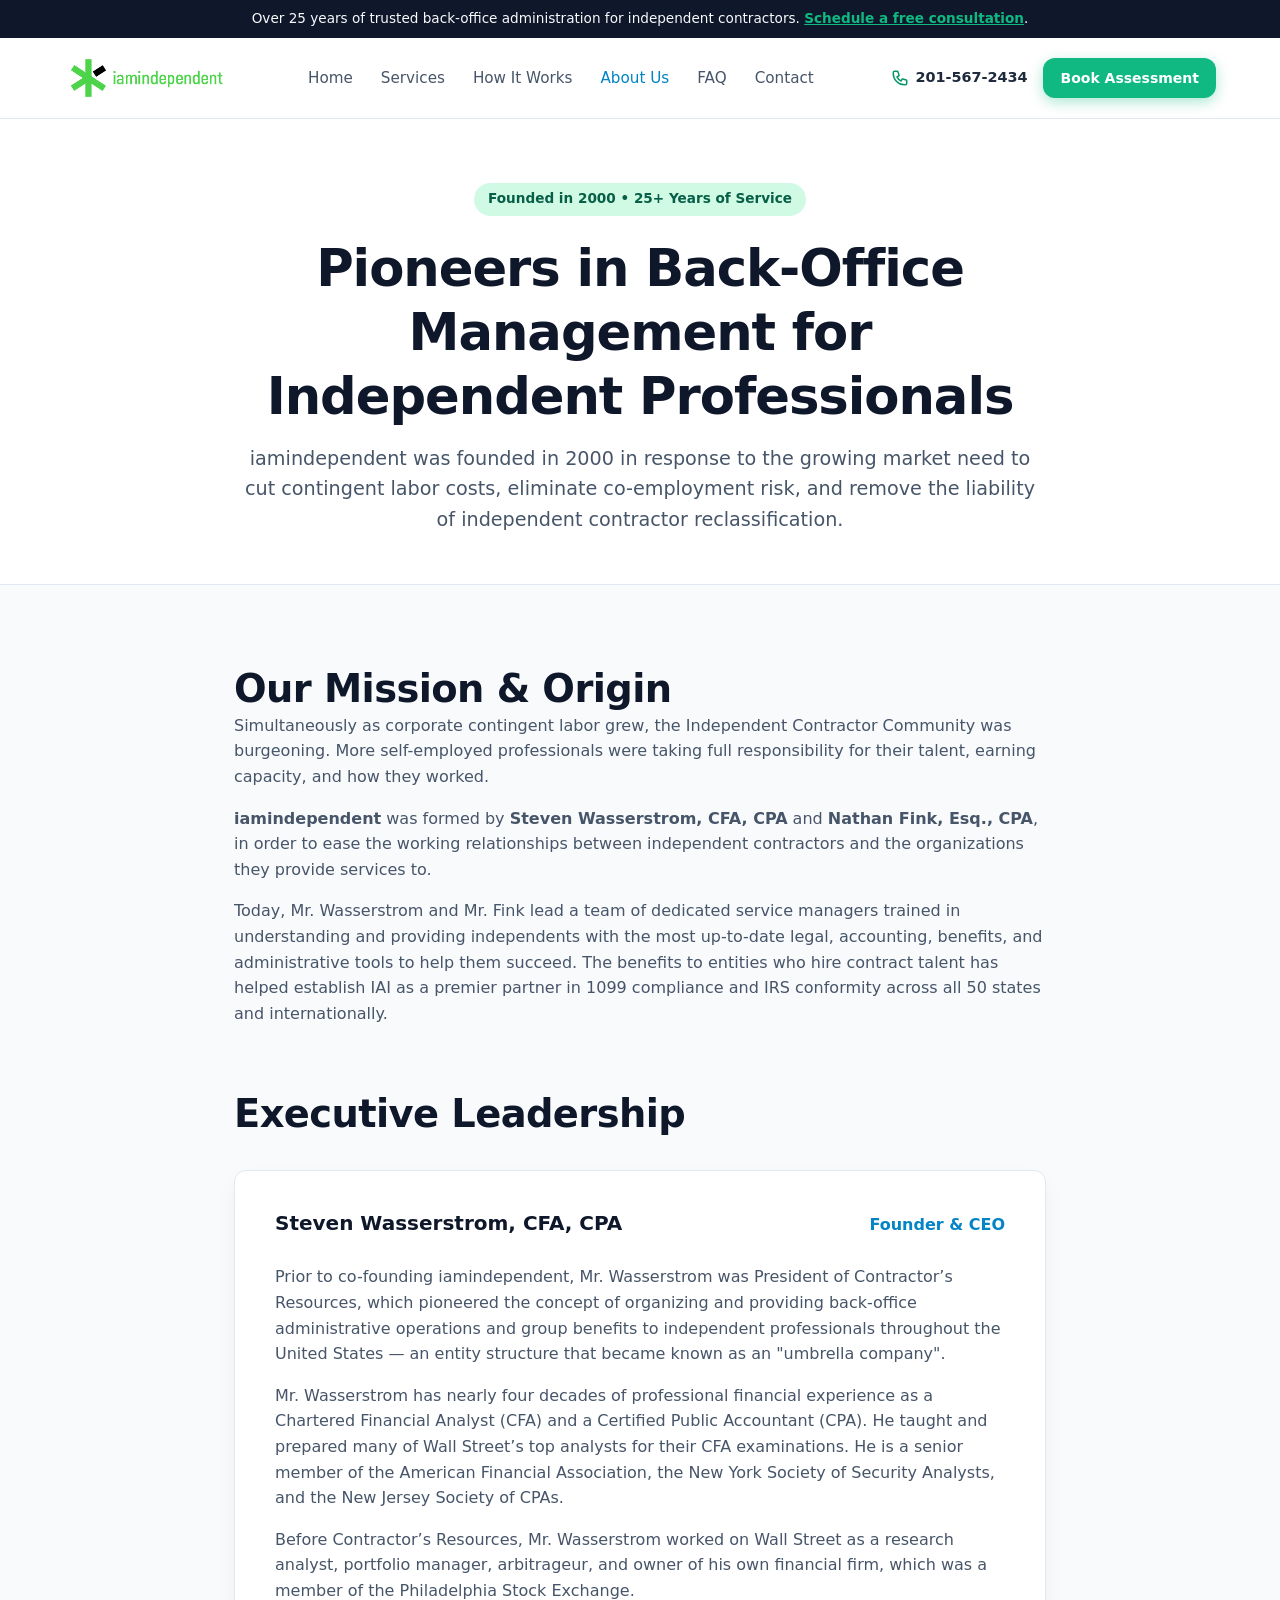
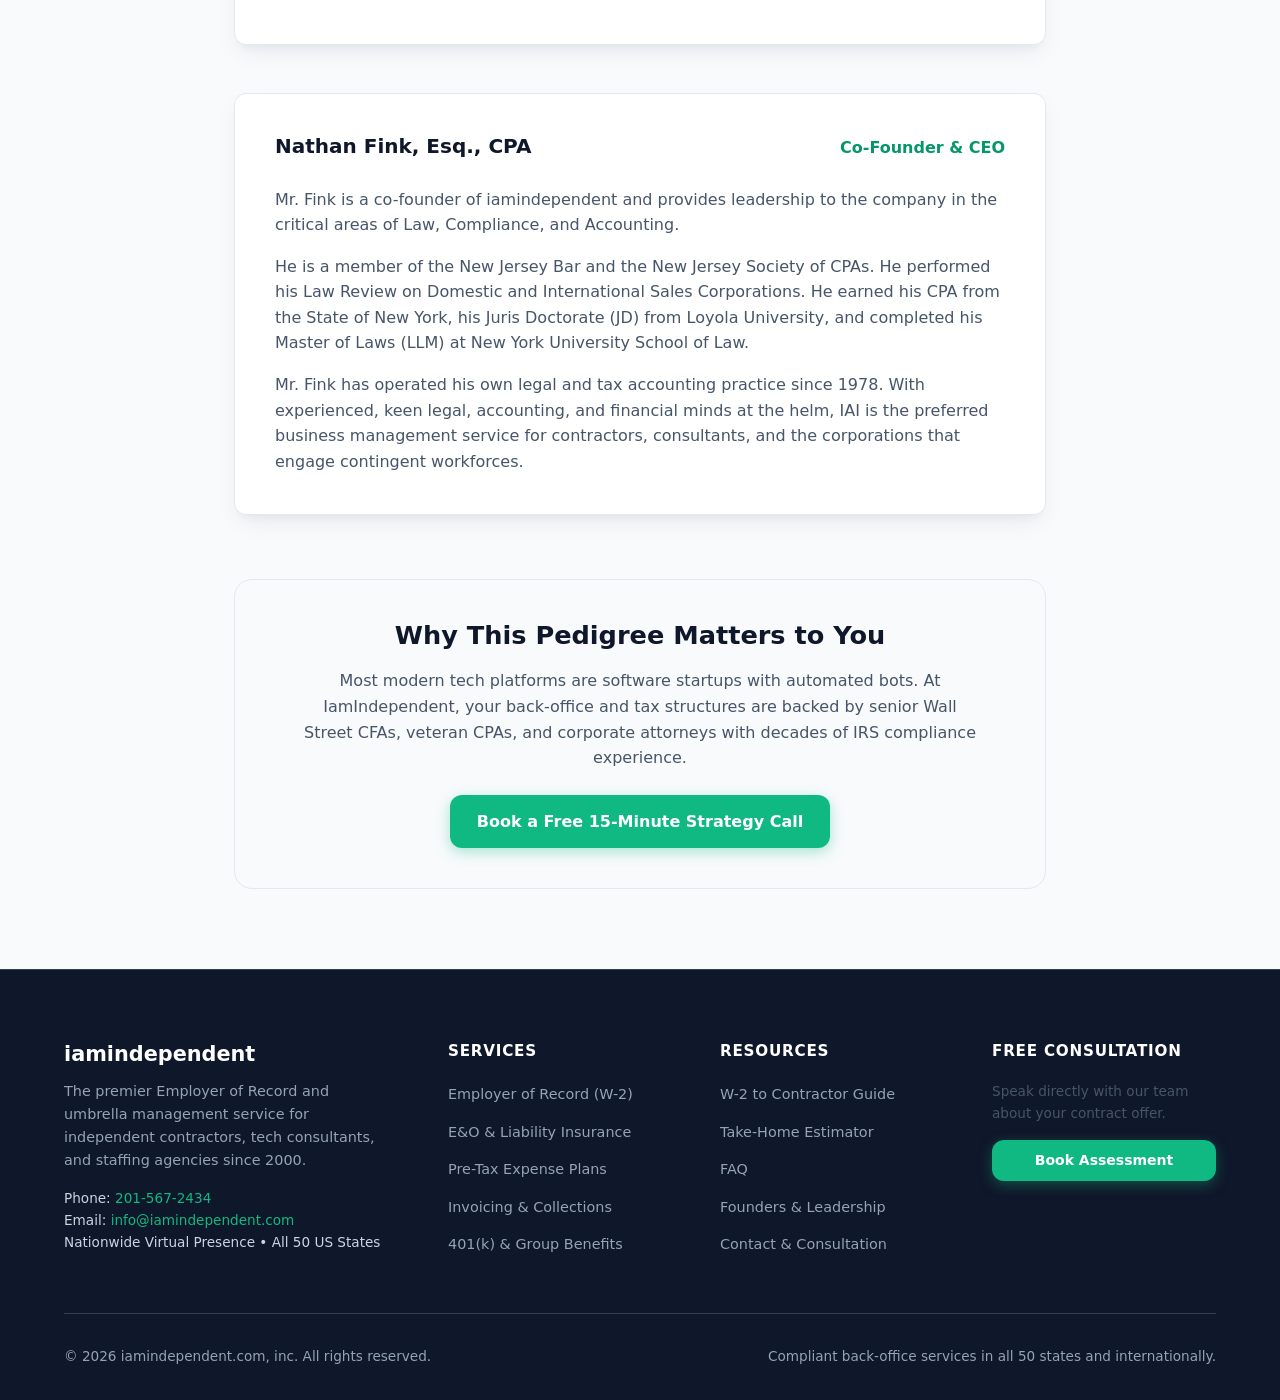
==== about.html @ 6543709b "initial version" ====
<!DOCTYPE html>
<html lang="en">
<head>
  <meta charset="UTF-8">
  <meta name="viewport" content="width=device-width, initial-scale=1.0">
  <title>About Us | Leadership & History | IamIndependent</title>
  <meta name="description" content="Founded in 2000 by Steven Wasserstrom (CFA, CPA) and Nathan Fink (Esq., CPA), IamIndependent is the nation's premier umbrella company and Employer of Record for independent talent.">
  <link rel="stylesheet" href="assets/css/styles.css">
</head>
<body>

  <!-- Top Announcement Bar -->
  <aside class="top-notice">
    <span>Over 25 years of trusted back-office administration for independent contractors. <a href="book.html">Schedule a free consultation</a>.</span>
  </aside>

  <!-- Navigation Header -->
  <header class="header">
    <div class="container nav-container">
      <a href="index.html" class="brand">
        <img src="assets/images/logo.png" alt="iamindependent logo" width="165" height="48">
      </a>

      <ul class="nav-menu" id="navMenu">
        <li><a href="index.html" class="nav-link">Home</a></li>
        <li><a href="services.html" class="nav-link">Services</a></li>
        <li><a href="how-it-works.html" class="nav-link">How It Works</a></li>
        <li><a href="about.html" class="nav-link active">About Us</a></li>
        <li><a href="faq.html" class="nav-link">FAQ</a></li>
        <li><a href="book.html" class="nav-link">Contact</a></li>
      </ul>

      <div class="nav-cta-group">
        <a href="tel:2015672434" class="nav-phone">
          <svg width="18" height="18" fill="none" stroke="currentColor" viewBox="0 0 24 24"><path stroke-linecap="round" stroke-linejoin="round" stroke-width="2" d="M3 5a2 2 0 012-2h3.28a1 1 0 01.948.684l1.498 4.493a1 1 0 01-.502 1.21l-2.257 1.13a11.042 11.042 0 005.516 5.516l1.13-2.257a1 1 0 011.21-.502l4.493 1.498a1 1 0 01.684.949V19a2 2 0 01-2 2h-1C9.716 21 3 14.284 3 6V5z"></path></svg>
          201-567-2434
        </a>
        <a href="book.html" class="btn btn-primary btn-sm">Book Assessment</a>
        <button class="menu-toggle" id="menuToggle" aria-label="Toggle navigation">
          <svg width="24" height="24" fill="none" stroke="currentColor" viewBox="0 0 24 24"><path stroke-linecap="round" stroke-linejoin="round" stroke-width="2" d="M4 6h16M4 12h16M4 18h16"></path></svg>
        </button>
      </div>
    </div>
  </header>

  <main>
    <!-- About Hero -->
    <section class="section" style="padding: 4rem 0 3rem; background: #ffffff; border-bottom: 1px solid #e2e8f0;">
      <div class="container container-narrow" style="text-align: center;">
        <span class="badge">Founded in 2000 &bull; 25+ Years of Service</span>
        <h1>Pioneers in Back-Office Management for Independent Professionals</h1>
        <p class="lead" style="margin-top: 1rem;">
          iamindependent was founded in 2000 in response to the growing market need to cut contingent labor costs, eliminate co-employment risk, and remove the liability of independent contractor reclassification.
        </p>
      </div>
    </section>

    <!-- Company Story & Mission -->
    <section class="section">
      <div class="container container-narrow">
        <h2>Our Mission & Origin</h2>
        <p>
          Simultaneously as corporate contingent labor grew, the Independent Contractor Community was burgeoning. More self-employed professionals were taking full responsibility for their talent, earning capacity, and how they worked.
        </p>
        <p>
          <strong>iamindependent</strong> was formed by <strong>Steven Wasserstrom, CFA, CPA</strong> and <strong>Nathan Fink, Esq., CPA</strong>, in order to ease the working relationships between independent contractors and the organizations they provide services to.
        </p>
        <p>
          Today, Mr. Wasserstrom and Mr. Fink lead a team of dedicated service managers trained in understanding and providing independents with the most up-to-date legal, accounting, benefits, and administrative tools to help them succeed. The benefits to entities who hire contract talent has helped establish IAI as a premier partner in 1099 compliance and IRS conformity across all 50 states and internationally.
        </p>

        <!-- Founders Section -->
        <h2 style="margin-top: 4rem; margin-bottom: 2rem;">Executive Leadership</h2>

        <div style="display: flex; flex-direction: column; gap: 3rem;">
          <!-- Founder 1: Steven Wasserstrom -->
          <div class="card" style="padding: 2.5rem;">
            <div style="display: flex; justify-content: space-between; align-items: baseline; flex-wrap: wrap; margin-bottom: 1rem;">
              <h3 style="color:#0f172a;">Steven Wasserstrom, CFA, CPA</h3>
              <span style="font-weight: 700; color: var(--primary);">Founder & CEO</span>
            </div>
            <p>
              Prior to co-founding iamindependent, Mr. Wasserstrom was President of Contractor’s Resources, which pioneered the concept of organizing and providing back-office administrative operations and group benefits to independent professionals throughout the United States — an entity structure that became known as an "umbrella company".
            </p>
            <p>
              Mr. Wasserstrom has nearly four decades of professional financial experience as a Chartered Financial Analyst (CFA) and a Certified Public Accountant (CPA). He taught and prepared many of Wall Street’s top analysts for their CFA examinations. He is a senior member of the American Financial Association, the New York Society of Security Analysts, and the New Jersey Society of CPAs.
            </p>
            <p>
              Before Contractor’s Resources, Mr. Wasserstrom worked on Wall Street as a research analyst, portfolio manager, arbitrageur, and owner of his own financial firm, which was a member of the Philadelphia Stock Exchange.
            </p>
          </div>

          <!-- Founder 2: Nathan Fink -->
          <div class="card" style="padding: 2.5rem;">
            <div style="display: flex; justify-content: space-between; align-items: baseline; flex-wrap: wrap; margin-bottom: 1rem;">
              <h3 style="color:#0f172a;">Nathan Fink, Esq., CPA</h3>
              <span style="font-weight: 700; color: var(--accent-dark);">Co-Founder & CEO</span>
            </div>
            <p>
              Mr. Fink is a co-founder of iamindependent and provides leadership to the company in the critical areas of Law, Compliance, and Accounting.
            </p>
            <p>
              He is a member of the New Jersey Bar and the New Jersey Society of CPAs. He performed his Law Review on Domestic and International Sales Corporations. He earned his CPA from the State of New York, his Juris Doctorate (JD) from Loyola University, and completed his Master of Laws (LLM) at New York University School of Law.
            </p>
            <p>
              Mr. Fink has operated his own legal and tax accounting practice since 1978. With experienced, keen legal, accounting, and financial minds at the helm, IAI is the preferred business management service for contractors, consultants, and the corporations that engage contingent workforces.
            </p>
          </div>
        </div>

        <!-- Trust / Credentials Callout -->
        <div style="margin-top: 4rem; background:#f8fafc; border: 1px solid var(--card-border); border-radius: var(--radius-lg); padding: 2.5rem; text-align: center;">
          <h3 style="margin-bottom: 1rem;">Why This Pedigree Matters to You</h3>
          <p style="color:#475569; max-width: 680px; margin: 0 auto 1.5rem;">
            Most modern tech platforms are software startups with automated bots. At IamIndependent, your back-office and tax structures are backed by senior Wall Street CFAs, veteran CPAs, and corporate attorneys with decades of IRS compliance experience.
          </p>
          <a href="book.html" class="btn btn-primary">Book a Free 15-Minute Strategy Call</a>
        </div>
      </div>
    </section>
  </main>

  <!-- Site Footer -->
  <footer class="footer">
    <div class="container">
      <div class="footer-grid">
        <div class="footer-brand">
          <h4>iamindependent</h4>
          <p>The premier Employer of Record and umbrella management service for independent contractors, tech consultants, and staffing agencies since 2000.</p>
          <p style="margin-top: 1rem; font-size: 0.85rem; color:#cbd5e1;">
            Phone: <a href="tel:2015672434" style="color:var(--accent);">201-567-2434</a><br>
            Email: <a href="mailto:info@iamindependent.com" style="color:var(--accent);">info@iamindependent.com</a><br>
            Nationwide Virtual Presence &bull; All 50 US States
          </p>
        </div>

        <div class="footer-col">
          <h5>Services</h5>
          <ul class="footer-links">
            <li><a href="services.html#eor">Employer of Record (W-2)</a></li>
            <li><a href="services.html#insurance">E&O & Liability Insurance</a></li>
            <li><a href="services.html#expenses">Pre-Tax Expense Plans</a></li>
            <li><a href="services.html#invoicing">Invoicing & Collections</a></li>
            <li><a href="services.html#benefits">401(k) & Group Benefits</a></li>
          </ul>
        </div>

        <div class="footer-col">
          <h5>Resources</h5>
          <ul class="footer-links">
            <li><a href="how-it-works.html">W-2 to Contractor Guide</a></li>
            <li><a href="index.html#calculator">Take-Home Estimator</a></li>
            <li><a href="faq.html">FAQ</a></li>
            <li><a href="about.html">Founders & Leadership</a></li>
            <li><a href="book.html">Contact & Consultation</a></li>
          </ul>
        </div>

        <div class="footer-col">
          <h5>Free Consultation</h5>
          <p style="font-size:0.85rem; margin-bottom:1rem;">Speak directly with our team about your contract offer.</p>
          <a href="book.html" class="btn btn-primary btn-sm" style="display:inline-block; text-align:center; width:100%;">Book Assessment</a>
        </div>
      </div>

      <div class="footer-bottom">
        <div>&copy; 2026 iamindependent.com, inc. All rights reserved.</div>
        <div>Compliant back-office services in all 50 states and internationally.</div>
      </div>
    </div>
  </footer>

  <script src="assets/js/main.js"></script>
</body>
</html>
---- assets/css/styles.css ----
/* ==========================================================================
   IamIndependent.com - Modern Static Website Stylesheet
   Designed for High Performance, Tech Credibility, and Conversion
   ========================================================================== */

:root {
  --primary: #0284c7;        /* Trust Blue */
  --primary-dark: #0369a1;
  --primary-light: #e0f2fe;
  --accent: #10b981;         /* Prosperity / Independence Emerald */
  --accent-dark: #059669;
  --accent-light: #d1fae5;
  --dark-bg: #0f172a;        /* Slate 900 */
  --dark-surface: #1e293b;   /* Slate 800 */
  --dark-border: #334155;    /* Slate 700 */
  --text-main: #1e293b;
  --text-muted: #64748b;
  --text-light: #f8fafc;
  --bg-light: #f8fafc;
  --bg-white: #ffffff;
  --card-border: #e2e8f0;
  --card-shadow: 0 10px 25px -5px rgba(15, 23, 42, 0.08), 0 8px 10px -6px rgba(15, 23, 42, 0.04);
  --card-shadow-hover: 0 20px 30px -10px rgba(15, 23, 42, 0.15), 0 12px 15px -8px rgba(15, 23, 42, 0.08);
  --radius: 12px;
  --radius-lg: 18px;
  --font-sans: system-ui, -apple-system, BlinkMacSystemFont, 'Segoe UI', Roboto, Oxygen, Ubuntu, Cantarell, sans-serif;
}

*, *::before, *::after {
  box-sizing: border-box;
  margin: 0;
  padding: 0;
}

html {
  scroll-behavior: smooth;
  font-family: var(--font-sans);
  color: var(--text-main);
  background-color: var(--bg-light);
  line-height: 1.6;
}

body {
  min-height: 100vh;
  display: flex;
  flex-direction: column;
}

a {
  color: inherit;
  text-decoration: none;
}

img {
  max-width: 100%;
  height: auto;
  display: block;
}

/* Container */
.container {
  width: 100%;
  max-width: 1200px;
  margin: 0 auto;
  padding: 0 1.5rem;
}

.container-narrow {
  max-width: 860px;
}

/* Typography */
h1, h2, h3, h4, h5, h6 {
  color: #0f172a;
  font-weight: 700;
  line-height: 1.25;
}

h1 { font-size: clamp(2.25rem, 4vw, 3.5rem); letter-spacing: -0.02em; }
h2 { font-size: clamp(1.75rem, 3vw, 2.5rem); letter-spacing: -0.015em; }
h3 { font-size: clamp(1.25rem, 2vw, 1.75rem); }
p { margin-bottom: 1rem; color: #475569; }
p:last-child { margin-bottom: 0; }

.lead {
  font-size: 1.2rem;
  color: #475569;
  line-height: 1.6;
}

.text-accent { color: var(--accent-dark); }
.text-primary { color: var(--primary); }

/* Buttons */
.btn {
  display: inline-flex;
  align-items: center;
  justify-content: center;
  gap: 0.5rem;
  padding: 0.8rem 1.6rem;
  font-weight: 600;
  font-size: 1rem;
  border-radius: var(--radius);
  transition: all 0.2s ease-in-out;
  cursor: pointer;
  border: 1px solid transparent;
  text-align: center;
}

.btn-primary {
  background: var(--accent);
  color: #ffffff;
  box-shadow: 0 4px 14px rgba(16, 185, 129, 0.35);
}

.btn-primary:hover {
  background: var(--accent-dark);
  transform: translateY(-1px);
  box-shadow: 0 6px 20px rgba(16, 185, 129, 0.45);
}

.btn-secondary {
  background: var(--bg-white);
  color: var(--text-main);
  border-color: var(--card-border);
}

.btn-secondary:hover {
  background: #f1f5f9;
  border-color: #cbd5e1;
}

.btn-outline {
  background: transparent;
  color: #ffffff;
  border-color: rgba(255, 255, 255, 0.3);
}

.btn-outline:hover {
  background: rgba(255, 255, 255, 0.1);
  border-color: #ffffff;
}

.btn-lg {
  padding: 1rem 2rem;
  font-size: 1.1rem;
}

.btn-sm {
  padding: 0.5rem 1rem;
  font-size: 0.875rem;
}

/* Header & Navigation */
.header {
  position: sticky;
  top: 0;
  z-index: 100;
  background: rgba(255, 255, 255, 0.95);
  backdrop-filter: blur(10px);
  border-bottom: 1px solid #e2e8f0;
}

.nav-container {
  display: flex;
  align-items: center;
  justify-content: space-between;
  height: 80px;
}

.brand {
  display: flex;
  align-items: center;
  gap: 0.75rem;
}

.brand img {
  height: 48px;
  width: auto;
}

.brand-text {
  font-weight: 800;
  font-size: 1.4rem;
  color: #0f172a;
  letter-spacing: -0.02em;
}

.brand-text span {
  color: var(--accent-dark);
}

.nav-menu {
  display: flex;
  align-items: center;
  gap: 1.75rem;
  list-style: none;
}

.nav-link {
  font-weight: 500;
  color: #475569;
  transition: color 0.15s ease;
  font-size: 0.95rem;
}

.nav-link:hover, .nav-link.active {
  color: var(--primary);
}

.nav-cta-group {
  display: flex;
  align-items: center;
  gap: 1rem;
}

.nav-phone {
  display: inline-flex;
  align-items: center;
  gap: 0.4rem;
  font-weight: 600;
  color: #1e293b;
  font-size: 0.9rem;
}

.nav-phone svg {
  color: var(--accent-dark);
}

.menu-toggle {
  display: none;
  background: none;
  border: none;
  cursor: pointer;
  padding: 0.5rem;
  color: #1e293b;
}

/* Banner / Top Bar */
.top-notice {
  background: var(--dark-bg);
  color: var(--text-light);
  padding: 0.5rem 1rem;
  font-size: 0.85rem;
  text-align: center;
}

.top-notice a {
  color: var(--accent);
  font-weight: 600;
  text-decoration: underline;
}

/* Hero Section */
.hero {
  padding: 4.5rem 0 4rem;
  background: radial-gradient(circle at 80% 20%, rgba(16, 185, 129, 0.08) 0%, transparent 40%),
              radial-gradient(circle at 10% 80%, rgba(2, 132, 199, 0.08) 0%, transparent 40%),
              #ffffff;
  border-bottom: 1px solid #e2e8f0;
}

.hero-grid {
  display: grid;
  grid-template-columns: 1.15fr 0.85fr;
  gap: 3.5rem;
  align-items: center;
}

.badge {
  display: inline-flex;
  align-items: center;
  gap: 0.5rem;
  padding: 0.35rem 0.85rem;
  background: var(--accent-light);
  color: #065f46;
  font-weight: 600;
  font-size: 0.85rem;
  border-radius: 9999px;
  margin-bottom: 1.25rem;
}

.badge-dot {
  width: 8px;
  height: 8px;
  background: var(--accent);
  border-radius: 50%;
  animation: pulse 2s infinite;
}

@keyframes pulse {
  0% { transform: scale(0.95); opacity: 0.8; }
  50% { transform: scale(1.2); opacity: 1; }
  100% { transform: scale(0.95); opacity: 0.8; }
}

.hero-actions {
  display: flex;
  flex-wrap: wrap;
  gap: 1rem;
  margin-top: 2rem;
  margin-bottom: 1.75rem;
}

.hero-trust {
  display: flex;
  align-items: center;
  gap: 1.5rem;
  padding-top: 1.5rem;
  border-top: 1px solid #f1f5f9;
  font-size: 0.85rem;
  color: #64748b;
}

.trust-item {
  display: flex;
  align-items: center;
  gap: 0.4rem;
}

.trust-item svg {
  color: var(--accent-dark);
}

/* Hero Visual / Card */
.hero-card {
  background: var(--dark-bg);
  border-radius: var(--radius-lg);
  padding: 2rem;
  color: #ffffff;
  box-shadow: 0 25px 50px -12px rgba(15, 23, 42, 0.35);
  position: relative;
  overflow: hidden;
  border: 1px solid var(--dark-border);
}

.hero-card::before {
  content: "";
  position: absolute;
  top: -50px;
  right: -50px;
  width: 180px;
  height: 180px;
  background: radial-gradient(circle, rgba(16, 185, 129, 0.25) 0%, transparent 70%);
  border-radius: 50%;
}

.hero-card-header {
  border-bottom: 1px solid var(--dark-border);
  padding-bottom: 1rem;
  margin-bottom: 1.25rem;
}

.hero-card-header h3 {
  color: #ffffff;
  font-size: 1.25rem;
}

.hero-card-header p {
  color: #94a3b8;
  font-size: 0.9rem;
}

.stat-row {
  display: flex;
  justify-content: space-between;
  align-items: center;
  padding: 0.75rem 0;
  border-bottom: 1px solid rgba(255, 255, 255, 0.08);
  font-size: 0.95rem;
}

.stat-label {
  color: #94a3b8;
}

.stat-value {
  font-weight: 600;
  color: #ffffff;
}

.stat-value.highlight {
  color: var(--accent);
  font-size: 1.15rem;
}

.hero-card-cta {
  margin-top: 1.5rem;
  background: rgba(255, 255, 255, 0.05);
  border-radius: var(--radius);
  padding: 1rem;
  text-align: center;
}

.hero-card-cta p {
  color: #cbd5e1;
  font-size: 0.85rem;
  margin-bottom: 0.75rem;
}

/* Sections */
.section {
  padding: 5rem 0;
}

.section-alt {
  background: #ffffff;
}

.section-dark {
  background: var(--dark-bg);
  color: #ffffff;
}

.section-dark h2, .section-dark h3 {
  color: #ffffff;
}

.section-dark p {
  color: #94a3b8;
}

.section-header {
  text-align: center;
  max-width: 720px;
  margin: 0 auto 3.5rem;
}

.section-header .subheading {
  text-transform: uppercase;
  font-size: 0.85rem;
  font-weight: 700;
  letter-spacing: 0.08em;
  color: var(--primary);
  margin-bottom: 0.5rem;
  display: block;
}

.section-header p {
  font-size: 1.15rem;
  margin-top: 0.75rem;
}

/* Card Grids */
.grid-3 {
  display: grid;
  grid-template-columns: repeat(auto-fit, minmax(320px, 1fr));
  gap: 2rem;
}

.grid-2 {
  display: grid;
  grid-template-columns: repeat(auto-fit, minmax(380px, 1fr));
  gap: 2.5rem;
}

.grid-4 {
  display: grid;
  grid-template-columns: repeat(auto-fit, minmax(240px, 1fr));
  gap: 1.5rem;
}

.card {
  background: #ffffff;
  border-radius: var(--radius);
  padding: 2rem;
  border: 1px solid var(--card-border);
  box-shadow: var(--card-shadow);
  transition: all 0.25s ease;
}

.card:hover {
  transform: translateY(-4px);
  box-shadow: var(--card-shadow-hover);
}

.card-icon {
  width: 48px;
  height: 48px;
  background: var(--primary-light);
  color: var(--primary);
  border-radius: 10px;
  display: flex;
  align-items: center;
  justify-content: center;
  margin-bottom: 1.25rem;
}

.card-icon.emerald {
  background: var(--accent-light);
  color: var(--accent-dark);
}

.card h3 {
  margin-bottom: 0.75rem;
  font-size: 1.25rem;
}

/* Comparison Table */
.comparison-table-wrapper {
  overflow-x: auto;
  background: #ffffff;
  border-radius: var(--radius-lg);
  border: 1px solid var(--card-border);
  box-shadow: var(--card-shadow);
  margin-top: 2rem;
}

.comparison-table {
  width: 100%;
  border-collapse: collapse;
  text-align: left;
}

.comparison-table th, .comparison-table td {
  padding: 1.25rem 1.5rem;
  border-bottom: 1px solid #e2e8f0;
}

.comparison-table th {
  background: #f8fafc;
  font-weight: 700;
  font-size: 0.95rem;
  color: #0f172a;
}

.comparison-table th.highlight-col, .comparison-table td.highlight-col {
  background: rgba(16, 185, 129, 0.05);
  border-left: 2px solid var(--accent);
  border-right: 2px solid var(--accent);
}

.comparison-table th.highlight-col {
  color: #065f46;
  font-size: 1.05rem;
}

.check-yes {
  color: var(--accent-dark);
  font-weight: 600;
  display: inline-flex;
  align-items: center;
  gap: 0.4rem;
}

.check-no {
  color: #94a3b8;
  display: inline-flex;
  align-items: center;
  gap: 0.4rem;
}

/* Interactive Calculator */
.calc-card {
  background: #ffffff;
  border-radius: var(--radius-lg);
  border: 1px solid var(--card-border);
  box-shadow: var(--card-shadow-hover);
  padding: 2.5rem;
  display: grid;
  grid-template-columns: 1fr 1fr;
  gap: 3rem;
  align-items: center;
}

.calc-inputs {
  display: flex;
  flex-direction: column;
  gap: 1.75rem;
}

.calc-group label {
  display: block;
  font-weight: 600;
  margin-bottom: 0.5rem;
  color: #1e293b;
}

.range-wrap {
  display: flex;
  align-items: center;
  gap: 1rem;
}

.range-slider {
  flex: 1;
  accent-color: var(--accent);
  cursor: pointer;
  height: 8px;
}

.range-val {
  min-width: 90px;
  font-weight: 700;
  font-size: 1.25rem;
  color: var(--primary-dark);
  text-align: right;
}

.calc-results {
  background: var(--dark-bg);
  color: #ffffff;
  border-radius: var(--radius);
  padding: 2rem;
  border: 1px solid var(--dark-border);
}

.calc-results h3 {
  color: #ffffff;
  margin-bottom: 1.25rem;
  border-bottom: 1px solid var(--dark-border);
  padding-bottom: 0.75rem;
}

.result-metric {
  margin-bottom: 1.25rem;
}

.result-metric .label {
  font-size: 0.85rem;
  color: #94a3b8;
  text-transform: uppercase;
  letter-spacing: 0.05em;
}

.result-metric .value {
  font-size: 2rem;
  font-weight: 800;
  color: var(--accent);
}

.result-note {
  font-size: 0.8rem;
  color: #64748b;
  margin-top: 1rem;
}

/* Steps / Workflow */
.step-card {
  position: relative;
  background: #ffffff;
  border-radius: var(--radius);
  padding: 2rem;
  border: 1px solid var(--card-border);
}

.step-num {
  width: 36px;
  height: 36px;
  background: var(--primary);
  color: #ffffff;
  border-radius: 50%;
  display: flex;
  align-items: center;
  justify-content: center;
  font-weight: 700;
  font-size: 1.1rem;
  margin-bottom: 1rem;
}

/* FAQ Accordion */
.faq-list {
  display: flex;
  flex-direction: column;
  gap: 1rem;
  max-width: 800px;
  margin: 0 auto;
}

.faq-item {
  background: #ffffff;
  border-radius: var(--radius);
  border: 1px solid var(--card-border);
  overflow: hidden;
  transition: all 0.2s ease;
}

.faq-question {
  width: 100%;
  padding: 1.25rem 1.5rem;
  text-align: left;
  background: none;
  border: none;
  font-size: 1.1rem;
  font-weight: 600;
  color: #0f172a;
  display: flex;
  justify-content: space-between;
  align-items: center;
  cursor: pointer;
}

.faq-toggle-icon {
  font-size: 1.25rem;
  color: var(--primary);
  transition: transform 0.2s ease;
}

.faq-item.active .faq-toggle-icon {
  transform: rotate(45deg);
}

.faq-answer {
  padding: 0 1.5rem 1.25rem;
  color: #475569;
  display: none;
  line-height: 1.6;
}

.faq-item.active .faq-answer {
  display: block;
}

/* CTA Banner */
.cta-banner {
  background: linear-gradient(135deg, #0f172a 0%, #1e293b 100%);
  color: #ffffff;
  border-radius: var(--radius-lg);
  padding: 3.5rem 2rem;
  text-align: center;
  box-shadow: 0 20px 25px -5px rgba(15, 23, 42, 0.2);
  margin: 4rem 0;
  border: 1px solid var(--dark-border);
}

.cta-banner h2 {
  color: #ffffff;
  margin-bottom: 1rem;
}

.cta-banner p {
  color: #cbd5e1;
  max-width: 600px;
  margin: 0 auto 2rem;
  font-size: 1.15rem;
}

.cta-buttons {
  display: flex;
  justify-content: center;
  gap: 1rem;
  flex-wrap: wrap;
}

/* Contact / Booking Form */
.booking-grid {
  display: grid;
  grid-template-columns: 1fr 1fr;
  gap: 3rem;
  align-items: start;
}

.form-card {
  background: #ffffff;
  border-radius: var(--radius-lg);
  padding: 2.5rem;
  border: 1px solid var(--card-border);
  box-shadow: var(--card-shadow);
}

.form-group {
  margin-bottom: 1.25rem;
}

.form-group label {
  display: block;
  font-weight: 600;
  margin-bottom: 0.4rem;
  font-size: 0.9rem;
  color: #1e293b;
}

.form-control {
  width: 100%;
  padding: 0.8rem 1rem;
  border-radius: 8px;
  border: 1px solid #cbd5e1;
  font-family: inherit;
  font-size: 1rem;
  transition: border-color 0.15s ease;
}

.form-control:focus {
  outline: none;
  border-color: var(--primary);
  box-shadow: 0 0 0 3px rgba(2, 132, 199, 0.15);
}

textarea.form-control {
  min-height: 110px;
  resize: vertical;
}

/* Modal */
.modal-overlay {
  position: fixed;
  top: 0;
  left: 0;
  right: 0;
  bottom: 0;
  background: rgba(15, 23, 42, 0.7);
  backdrop-filter: blur(4px);
  display: none;
  align-items: center;
  justify-content: center;
  z-index: 1000;
  padding: 1.5rem;
}

.modal-overlay.active {
  display: flex;
}

.modal-content {
  background: #ffffff;
  border-radius: var(--radius-lg);
  max-width: 580px;
  width: 100%;
  padding: 2.5rem;
  position: relative;
  box-shadow: 0 25px 50px -12px rgba(15, 23, 42, 0.25);
  max-height: 90vh;
  overflow-y: auto;
}

.modal-close {
  position: absolute;
  top: 1.25rem;
  right: 1.25rem;
  background: #f1f5f9;
  border: none;
  width: 36px;
  height: 36px;
  border-radius: 50%;
  display: flex;
  align-items: center;
  justify-content: center;
  cursor: pointer;
  color: #475569;
  font-size: 1.2rem;
  transition: all 0.2s ease;
}

.modal-close:hover {
  background: #e2e8f0;
  color: #0f172a;
}

/* Footer */
.footer {
  background: var(--dark-bg);
  color: #94a3b8;
  padding: 4.5rem 0 2rem;
  margin-top: auto;
  border-top: 1px solid var(--dark-border);
}

.footer-grid {
  display: grid;
  grid-template-columns: 1.5fr 1fr 1fr 1fr;
  gap: 3rem;
  margin-bottom: 3.5rem;
}

.footer-brand h4 {
  color: #ffffff;
  font-size: 1.3rem;
  margin-bottom: 0.75rem;
}

.footer-brand p {
  color: #94a3b8;
  font-size: 0.9rem;
  max-width: 320px;
}

.footer-col h5 {
  color: #ffffff;
  font-size: 0.95rem;
  margin-bottom: 1.25rem;
  text-transform: uppercase;
  letter-spacing: 0.05em;
}

.footer-links {
  list-style: none;
  display: flex;
  flex-direction: column;
  gap: 0.75rem;
}

.footer-links a {
  color: #94a3b8;
  font-size: 0.9rem;
  transition: color 0.15s ease;
}

.footer-links a:hover {
  color: var(--accent);
}

.footer-bottom {
  border-top: 1px solid var(--dark-border);
  padding-top: 2rem;
  display: flex;
  justify-content: space-between;
  align-items: center;
  font-size: 0.85rem;
  flex-wrap: wrap;
  gap: 1rem;
}

/* Responsive */
@media (max-width: 992px) {
  .hero-grid {
    grid-template-columns: 1fr;
    gap: 2.5rem;
  }
  .calc-card, .booking-grid {
    grid-template-columns: 1fr;
    gap: 2rem;
  }
  .footer-grid {
    grid-template-columns: 1fr 1fr;
  }
}

@media (max-width: 768px) {
  .menu-toggle {
    display: block;
  }
  .nav-menu {
    position: fixed;
    top: 80px;
    left: 0;
    right: 0;
    background: #ffffff;
    flex-direction: column;
    padding: 2rem;
    gap: 1.25rem;
    border-bottom: 1px solid #e2e8f0;
    box-shadow: 0 10px 15px -3px rgba(0, 0, 0, 0.1);
    display: none;
  }
  .nav-menu.active {
    display: flex;
  }
  .nav-cta-group .nav-phone {
    display: none;
  }
  .footer-grid {
    grid-template-columns: 1fr;
  }
}
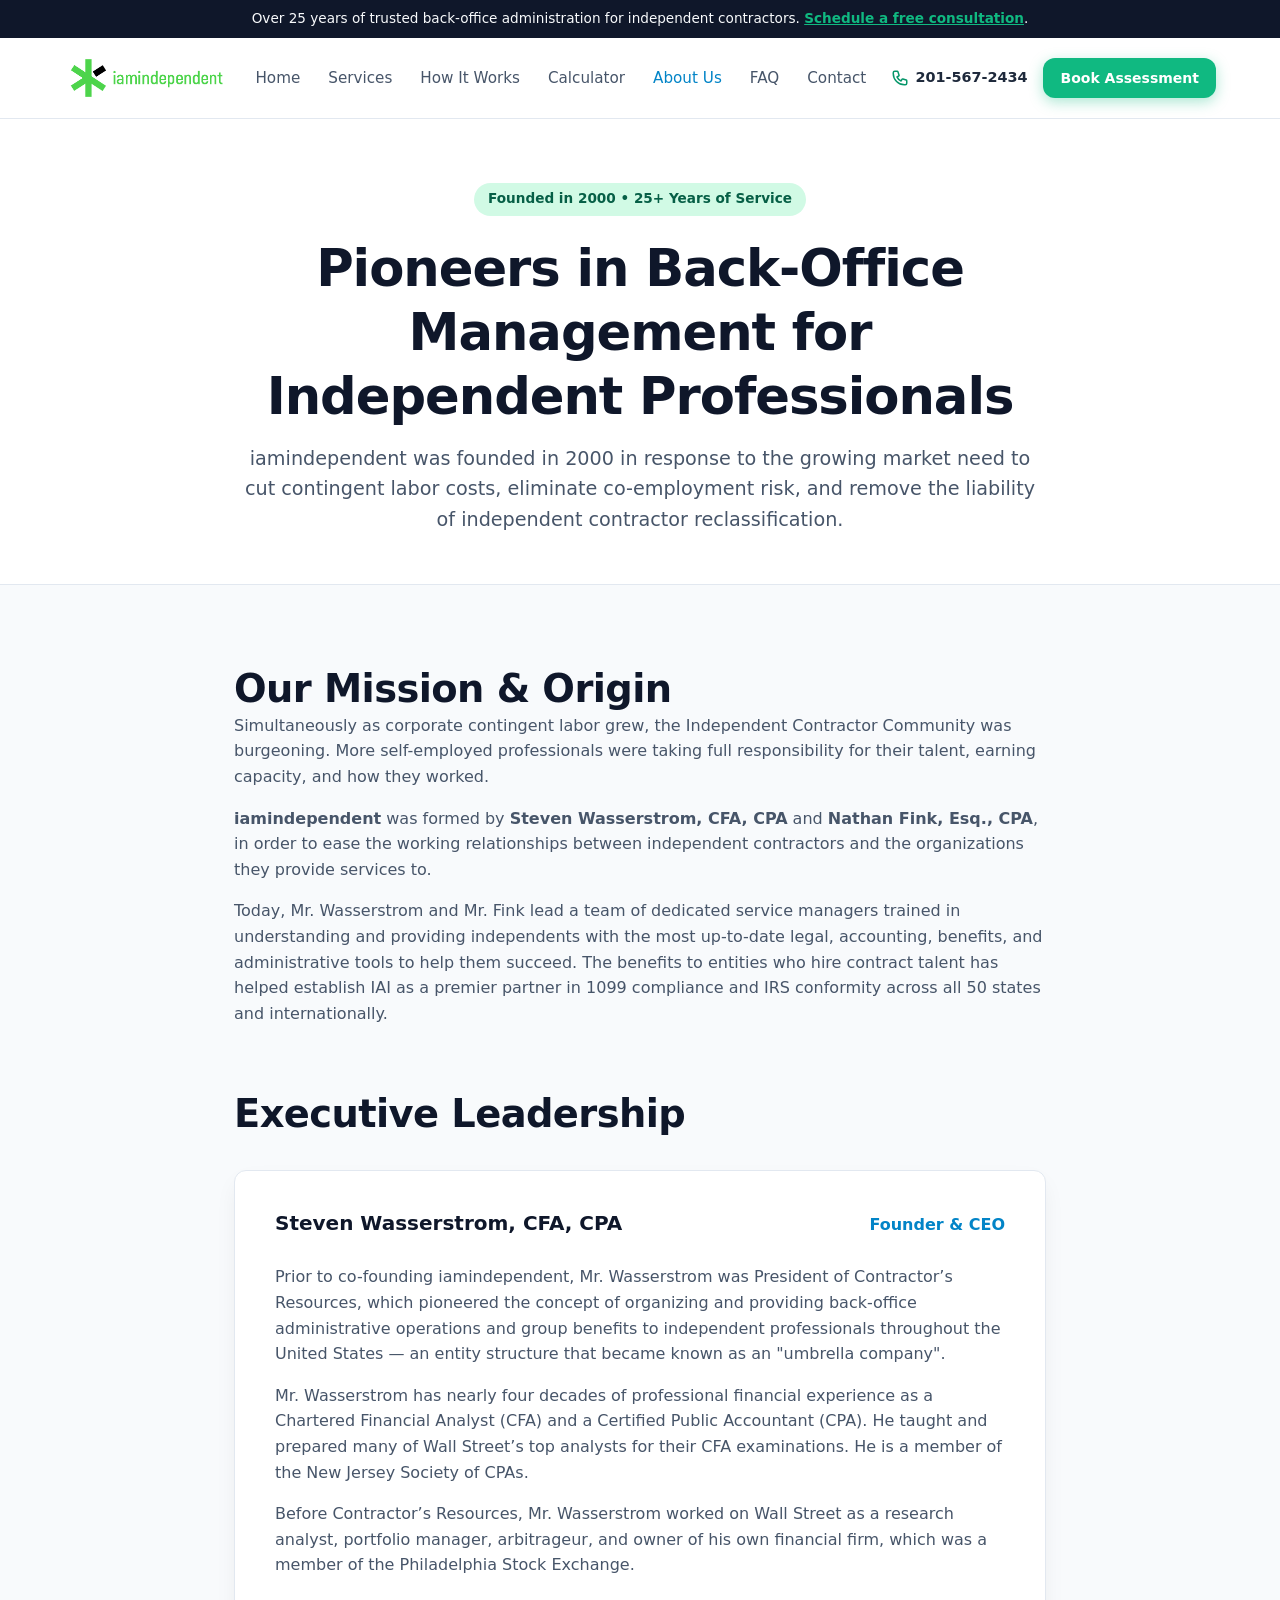
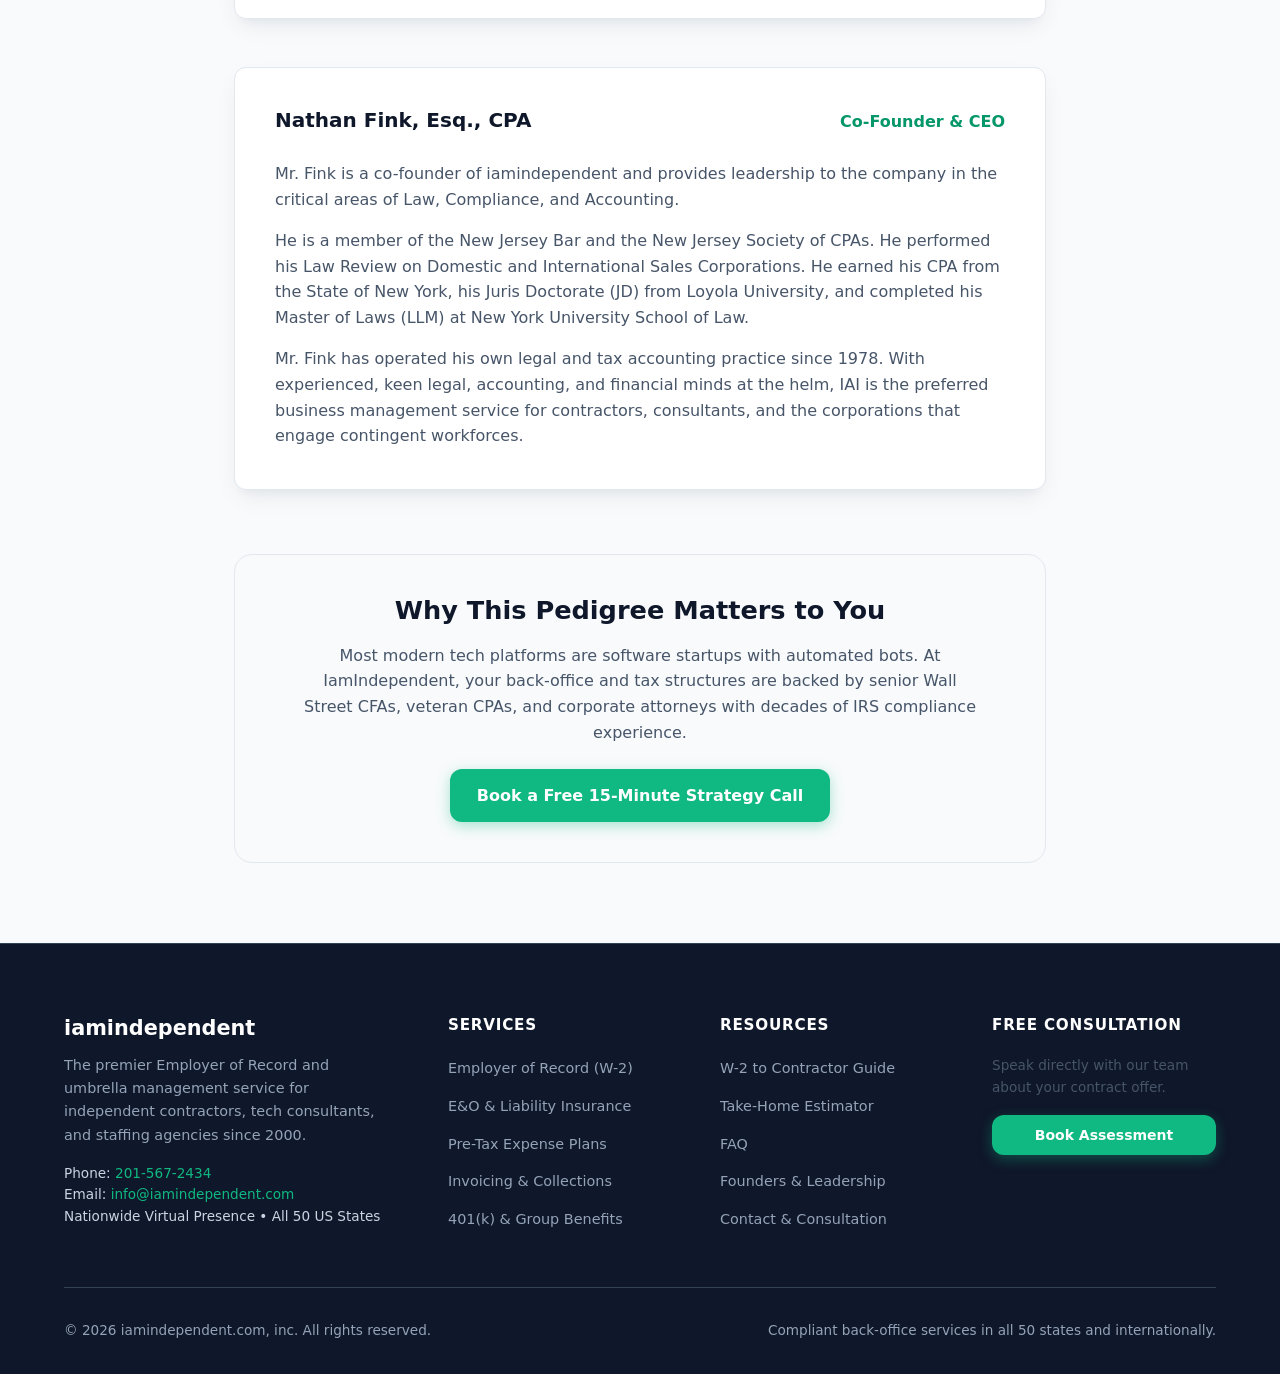
==== commit d54ad05f: "- Updated bio sentence. - Added Calculator at the top menu, to the right of "How It Works"." ====
--- a/about.html
+++ b/about.html
@@ -1,6 +1,13 @@
 <!DOCTYPE html>
 <html lang="en">
 <head>
+  <!-- Google tag (gtag.js) -->
+  <script async src="https://www.googletagmanager.com/gtm.js?id=GTM-5JBZPKZS"></script>
+  <script>
+    window.dataLayer = window.dataLayer || [];
+    function gtag(){dataLayer.push(arguments);}
+    gtag('js', new Date());
+  </script>
   <meta charset="UTF-8">
   <meta name="viewport" content="width=device-width, initial-scale=1.0">
   <title>About Us | Leadership & History | IamIndependent</title>
@@ -25,6 +32,7 @@
         <li><a href="index.html" class="nav-link">Home</a></li>
         <li><a href="services.html" class="nav-link">Services</a></li>
         <li><a href="how-it-works.html" class="nav-link">How It Works</a></li>
+        <li><a href="index.html#calculator" class="nav-link">Calculator</a></li>
         <li><a href="about.html" class="nav-link active">About Us</a></li>
         <li><a href="faq.html" class="nav-link">FAQ</a></li>
         <li><a href="book.html" class="nav-link">Contact</a></li>
@@ -35,7 +43,7 @@
           <svg width="18" height="18" fill="none" stroke="currentColor" viewBox="0 0 24 24"><path stroke-linecap="round" stroke-linejoin="round" stroke-width="2" d="M3 5a2 2 0 012-2h3.28a1 1 0 01.948.684l1.498 4.493a1 1 0 01-.502 1.21l-2.257 1.13a11.042 11.042 0 005.516 5.516l1.13-2.257a1 1 0 011.21-.502l4.493 1.498a1 1 0 01.684.949V19a2 2 0 01-2 2h-1C9.716 21 3 14.284 3 6V5z"></path></svg>
           201-567-2434
         </a>
-        <a href="book.html" class="btn btn-primary btn-sm">Book Assessment</a>
+        <a href="book.html" class="btn btn-primary btn-sm btn-open-modal">Book Assessment</a>
         <button class="menu-toggle" id="menuToggle" aria-label="Toggle navigation">
           <svg width="24" height="24" fill="none" stroke="currentColor" viewBox="0 0 24 24"><path stroke-linecap="round" stroke-linejoin="round" stroke-width="2" d="M4 6h16M4 12h16M4 18h16"></path></svg>
         </button>
@@ -83,7 +91,7 @@
               Prior to co-founding iamindependent, Mr. Wasserstrom was President of Contractor’s Resources, which pioneered the concept of organizing and providing back-office administrative operations and group benefits to independent professionals throughout the United States — an entity structure that became known as an "umbrella company".
             </p>
             <p>
-              Mr. Wasserstrom has nearly four decades of professional financial experience as a Chartered Financial Analyst (CFA) and a Certified Public Accountant (CPA). He taught and prepared many of Wall Street’s top analysts for their CFA examinations. He is a senior member of the American Financial Association, the New York Society of Security Analysts, and the New Jersey Society of CPAs.
+              Mr. Wasserstrom has nearly four decades of professional financial experience as a Chartered Financial Analyst (CFA) and a Certified Public Accountant (CPA). He taught and prepared many of Wall Street’s top analysts for their CFA examinations. He is a member of the New Jersey Society of CPAs.
             </p>
             <p>
               Before Contractor’s Resources, Mr. Wasserstrom worked on Wall Street as a research analyst, portfolio manager, arbitrageur, and owner of his own financial firm, which was a member of the Philadelphia Stock Exchange.
--- a/assets/css/styles.css
+++ b/assets/css/styles.css
@@ -551,6 +551,10 @@
 }
 
 /* Interactive Calculator */
+#calculator {
+  scroll-margin-top: 80px;
+}
+
 .calc-card {
   background: #ffffff;
   border-radius: var(--radius-lg);
@@ -798,13 +802,14 @@
   left: 0;
   right: 0;
   bottom: 0;
-  background: rgba(15, 23, 42, 0.7);
+  background: rgba(15, 23, 42, 0.72);
   backdrop-filter: blur(4px);
+  -webkit-backdrop-filter: blur(4px);
   display: none;
   align-items: center;
   justify-content: center;
   z-index: 1000;
-  padding: 1.5rem;
+  padding: 1.25rem;
 }
 
 .modal-overlay.active {
@@ -813,37 +818,194 @@
 
 .modal-content {
   background: #ffffff;
+  color: var(--text-main);
   border-radius: var(--radius-lg);
-  max-width: 580px;
+  max-width: 560px;
   width: 100%;
-  padding: 2.5rem;
+  padding: 2.25rem;
   position: relative;
-  box-shadow: 0 25px 50px -12px rgba(15, 23, 42, 0.25);
-  max-height: 90vh;
+  border: 1px solid var(--card-border);
+  box-shadow: 0 25px 50px -12px rgba(15, 23, 42, 0.35);
+  max-height: 92vh;
   overflow-y: auto;
 }
 
 .modal-close {
   position: absolute;
-  top: 1.25rem;
-  right: 1.25rem;
+  top: 1.1rem;
+  right: 1.1rem;
   background: #f1f5f9;
-  border: none;
-  width: 36px;
-  height: 36px;
+  border: 1px solid #e2e8f0;
+  width: 38px;
+  height: 38px;
   border-radius: 50%;
   display: flex;
   align-items: center;
   justify-content: center;
   cursor: pointer;
-  color: #475569;
-  font-size: 1.2rem;
+  color: #334155;
+  font-size: 1.35rem;
+  line-height: 1;
   transition: all 0.2s ease;
+  z-index: 2;
 }
 
 .modal-close:hover {
   background: #e2e8f0;
   color: #0f172a;
+  transform: scale(1.05);
+}
+
+.modal-calendar-box {
+  background: linear-gradient(135deg, #f0fdf4 0%, #e0f2fe 100%);
+  border: 1px solid #bbf7d0;
+  border-radius: var(--radius);
+  padding: 1.35rem;
+  text-align: center;
+  margin-bottom: 1.5rem;
+}
+
+.modal-calendar-box .btn-calendly {
+  width: 100%;
+  padding: 0.95rem 1.5rem;
+  font-size: 1.05rem;
+  box-shadow: 0 6px 18px rgba(16, 185, 129, 0.3);
+}
+
+.modal-calendar-meta {
+  display: flex;
+  align-items: center;
+  justify-content: center;
+  gap: 1rem;
+  flex-wrap: wrap;
+  margin-top: 0.75rem;
+  font-size: 0.82rem;
+  color: #475569;
+}
+
+.modal-divider {
+  display: flex;
+  align-items: center;
+  text-align: center;
+  color: #64748b;
+  font-size: 0.78rem;
+  font-weight: 700;
+  text-transform: uppercase;
+  letter-spacing: 0.08em;
+  margin: 1.25rem 0;
+}
+
+.modal-divider::before,
+.modal-divider::after {
+  content: "";
+  flex: 1;
+  border-bottom: 1px solid #e2e8f0;
+}
+
+.modal-divider span {
+  padding: 0 0.85rem;
+}
+
+.modal-direct-grid {
+  display: grid;
+  grid-template-columns: 1fr 1fr;
+  gap: 0.85rem;
+}
+
+.modal-direct-card {
+  display: flex;
+  flex-direction: column;
+  align-items: center;
+  text-align: center;
+  padding: 1.1rem 0.9rem;
+  border-radius: var(--radius);
+  border: 1px solid var(--card-border);
+  background: #f8fafc;
+  transition: all 0.2s ease;
+}
+
+.modal-direct-card:hover {
+  background: #ffffff;
+  border-color: var(--primary);
+  box-shadow: var(--card-shadow);
+  transform: translateY(-2px);
+}
+
+.modal-direct-icon {
+  width: 40px;
+  height: 40px;
+  border-radius: 10px;
+  display: flex;
+  align-items: center;
+  justify-content: center;
+  margin-bottom: 0.6rem;
+}
+
+.modal-direct-card strong {
+  font-size: 0.95rem;
+  color: #0f172a;
+  margin-bottom: 0.2rem;
+}
+
+.modal-direct-card .direct-link-text {
+  font-size: 0.9rem;
+  font-weight: 700;
+  color: var(--primary);
+  word-break: break-all;
+}
+
+.modal-direct-card small {
+  font-size: 0.76rem;
+  color: #64748b;
+  margin-top: 0.25rem;
+}
+
+@media (max-width: 540px) {
+  .modal-content {
+    padding: 1.5rem 1.25rem;
+  }
+  .modal-direct-grid {
+    grid-template-columns: 1fr;
+  }
+}
+
+.calendar-launch-card {
+  background: linear-gradient(180deg, #f8fafc 0%, #f0fdf4 100%);
+  border: 1px solid #cbd5e1;
+  border-radius: var(--radius);
+  padding: 2rem 1.75rem;
+  margin-top: 0.5rem;
+}
+
+.calendar-checklist {
+  list-style: none;
+  display: flex;
+  flex-direction: column;
+  gap: 0.85rem;
+  margin: 1.5rem 0 1.75rem;
+}
+
+.calendar-checklist li {
+  display: flex;
+  align-items: flex-start;
+  gap: 0.65rem;
+  font-size: 0.95rem;
+  color: #1e293b;
+}
+
+.calendar-checklist li span.check-icon {
+  display: inline-flex;
+  align-items: center;
+  justify-content: center;
+  width: 22px;
+  height: 22px;
+  border-radius: 50%;
+  background: var(--accent-light);
+  color: var(--accent-dark);
+  font-weight: 700;
+  font-size: 0.8rem;
+  flex-shrink: 0;
+  margin-top: 0.1rem;
 }
 
 /* Footer */
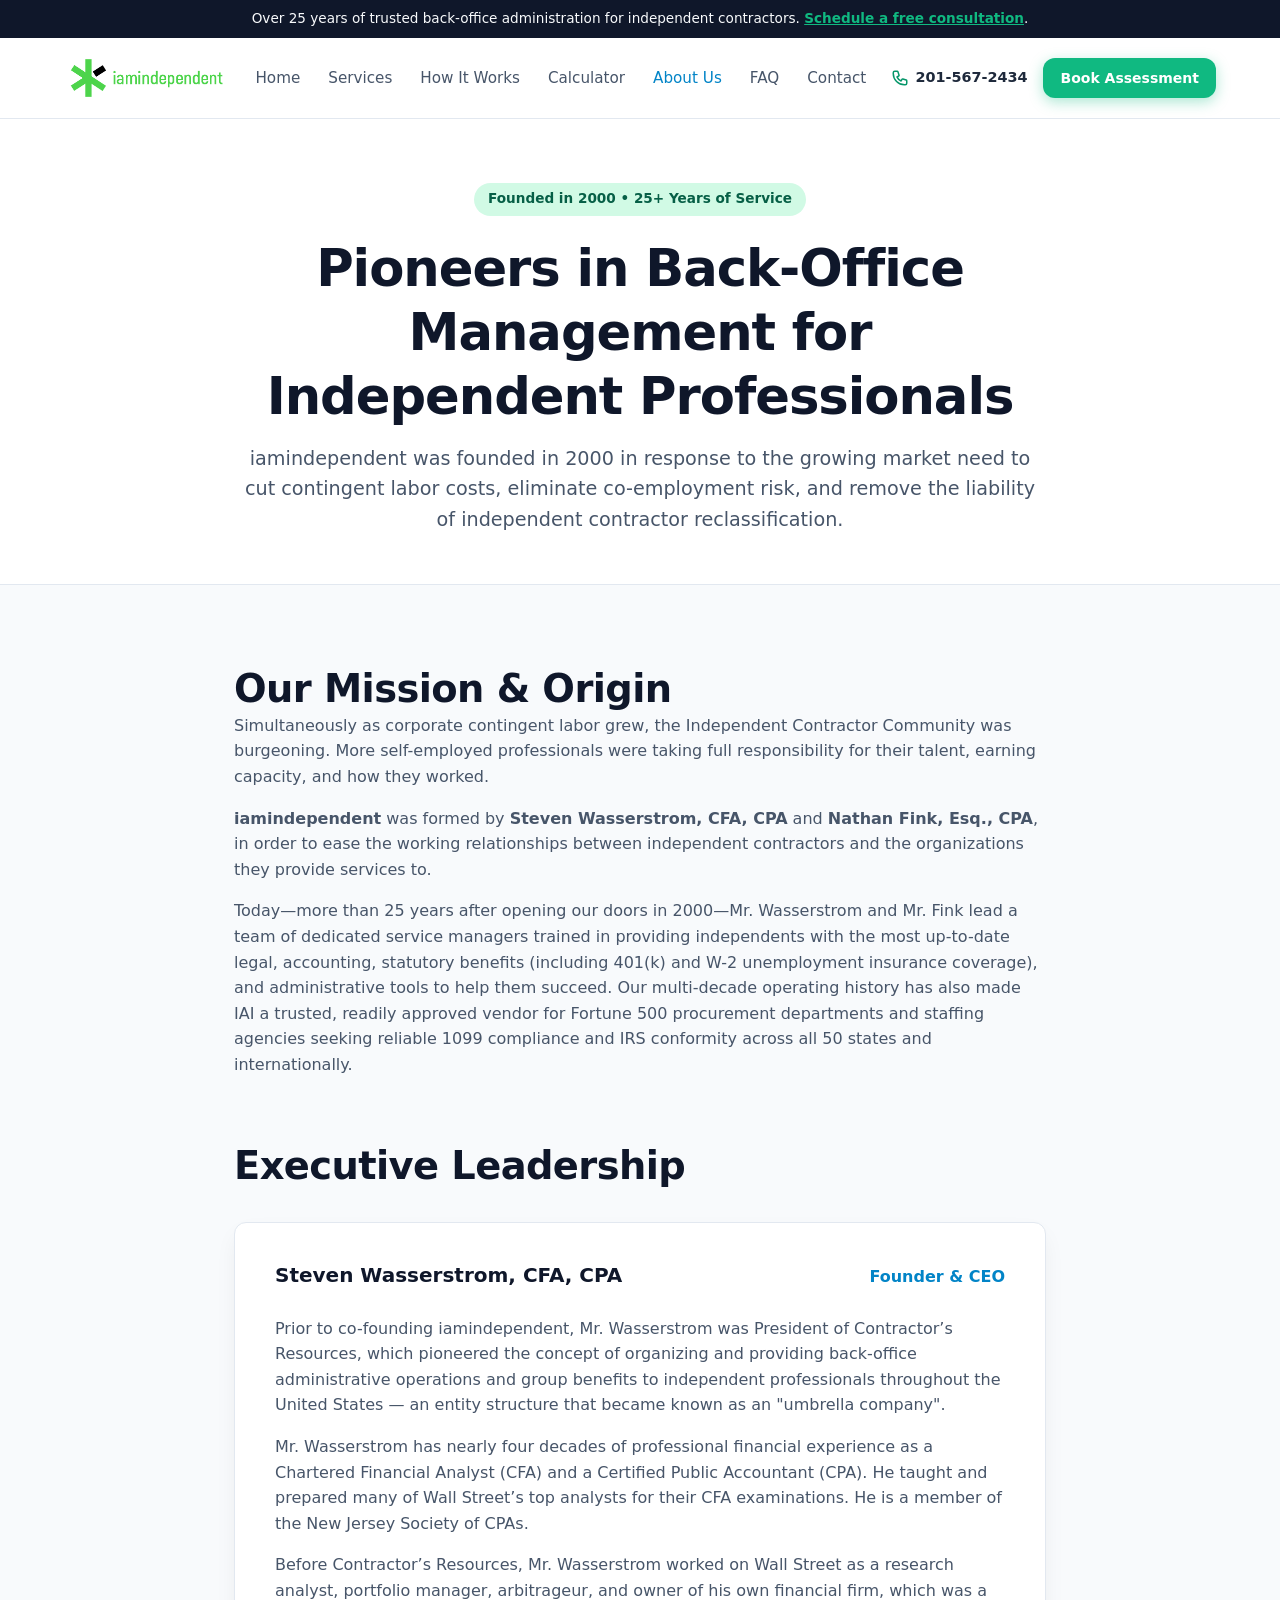
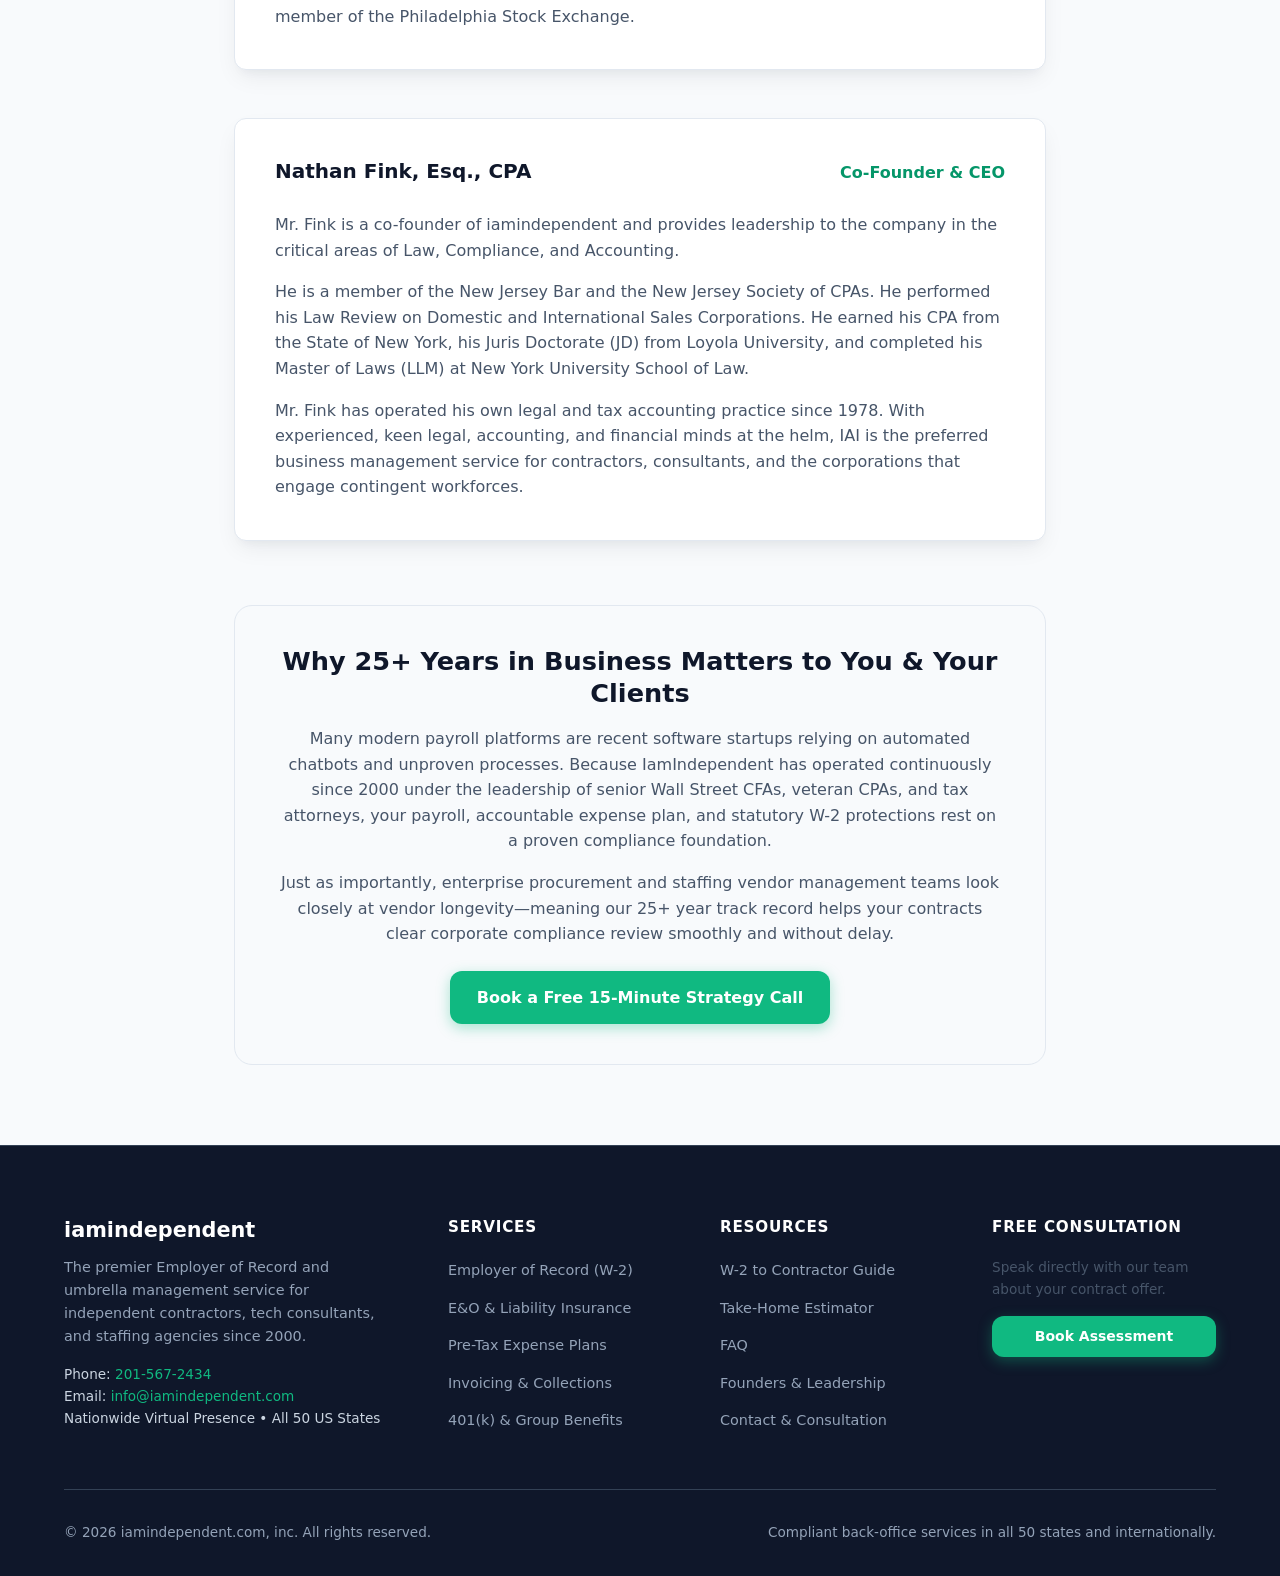
==== commit fd266df7: "added wording about unemployment benefits, and being in business since 2000." ====
--- a/about.html
+++ b/about.html
@@ -2,11 +2,12 @@
 <html lang="en">
 <head>
   <!-- Google tag (gtag.js) -->
-  <script async src="https://www.googletagmanager.com/gtm.js?id=GTM-5JBZPKZS"></script>
+  <script async src="https://www.googletagmanager.com/gtag/js?id=G-ZEZWZV7GDF"></script>
   <script>
     window.dataLayer = window.dataLayer || [];
     function gtag(){dataLayer.push(arguments);}
     gtag('js', new Date());
+    gtag('config', 'G-ZEZWZV7GDF');
   </script>
   <meta charset="UTF-8">
   <meta name="viewport" content="width=device-width, initial-scale=1.0">
@@ -74,7 +75,7 @@
           <strong>iamindependent</strong> was formed by <strong>Steven Wasserstrom, CFA, CPA</strong> and <strong>Nathan Fink, Esq., CPA</strong>, in order to ease the working relationships between independent contractors and the organizations they provide services to.
         </p>
         <p>
-          Today, Mr. Wasserstrom and Mr. Fink lead a team of dedicated service managers trained in understanding and providing independents with the most up-to-date legal, accounting, benefits, and administrative tools to help them succeed. The benefits to entities who hire contract talent has helped establish IAI as a premier partner in 1099 compliance and IRS conformity across all 50 states and internationally.
+          Today—more than 25 years after opening our doors in 2000—Mr. Wasserstrom and Mr. Fink lead a team of dedicated service managers trained in providing independents with the most up-to-date legal, accounting, statutory benefits (including 401(k) and W-2 unemployment insurance coverage), and administrative tools to help them succeed. Our multi-decade operating history has also made IAI a trusted, readily approved vendor for Fortune 500 procurement departments and staffing agencies seeking reliable 1099 compliance and IRS conformity across all 50 states and internationally.
         </p>
 
         <!-- Founders Section -->
@@ -118,9 +119,12 @@
 
         <!-- Trust / Credentials Callout -->
         <div style="margin-top: 4rem; background:#f8fafc; border: 1px solid var(--card-border); border-radius: var(--radius-lg); padding: 2.5rem; text-align: center;">
-          <h3 style="margin-bottom: 1rem;">Why This Pedigree Matters to You</h3>
-          <p style="color:#475569; max-width: 680px; margin: 0 auto 1.5rem;">
-            Most modern tech platforms are software startups with automated bots. At IamIndependent, your back-office and tax structures are backed by senior Wall Street CFAs, veteran CPAs, and corporate attorneys with decades of IRS compliance experience.
+          <h3 style="margin-bottom: 1rem;">Why 25+ Years in Business Matters to You &amp; Your Clients</h3>
+          <p style="color:#475569; max-width: 720px; margin: 0 auto 1rem;">
+            Many modern payroll platforms are recent software startups relying on automated chatbots and unproven processes. Because IamIndependent has operated continuously since 2000 under the leadership of senior Wall Street CFAs, veteran CPAs, and tax attorneys, your payroll, accountable expense plan, and statutory W-2 protections rest on a proven compliance foundation.
+          </p>
+          <p style="color:#475569; max-width: 720px; margin: 0 auto 1.5rem;">
+            Just as importantly, enterprise procurement and staffing vendor management teams look closely at vendor longevity—meaning our 25+ year track record helps your contracts clear corporate compliance review smoothly and without delay.
           </p>
           <a href="book.html" class="btn btn-primary">Book a Free 15-Minute Strategy Call</a>
         </div>
--- a/assets/css/styles.css
+++ b/assets/css/styles.css
@@ -398,6 +398,39 @@
   margin-bottom: 0.75rem;
 }
 
+/* Track Record / Credibility Strip */
+.track-record-bar {
+  background: var(--dark-bg);
+  color: #ffffff;
+  padding: 2.25rem 0;
+  border-bottom: 1px solid var(--dark-border);
+}
+
+.track-record-grid {
+  display: grid;
+  grid-template-columns: repeat(4, 1fr);
+  gap: 1.75rem;
+}
+
+.track-record-item {
+  border-left: 3px solid var(--accent);
+  padding-left: 1rem;
+}
+
+.track-record-item strong {
+  display: block;
+  font-size: 1.05rem;
+  color: #ffffff;
+  margin-bottom: 0.25rem;
+}
+
+.track-record-item span {
+  display: block;
+  font-size: 0.875rem;
+  color: #cbd5e1;
+  line-height: 1.45;
+}
+
 /* Sections */
 .section {
   padding: 5rem 0;
@@ -1078,6 +1111,9 @@
     grid-template-columns: 1fr;
     gap: 2.5rem;
   }
+  .track-record-grid {
+    grid-template-columns: 1fr 1fr;
+  }
   .calc-card, .booking-grid {
     grid-template-columns: 1fr;
     gap: 2rem;
@@ -1088,6 +1124,10 @@
 }
 
 @media (max-width: 768px) {
+  .track-record-grid {
+    grid-template-columns: 1fr;
+    gap: 1.25rem;
+  }
   .menu-toggle {
     display: block;
   }
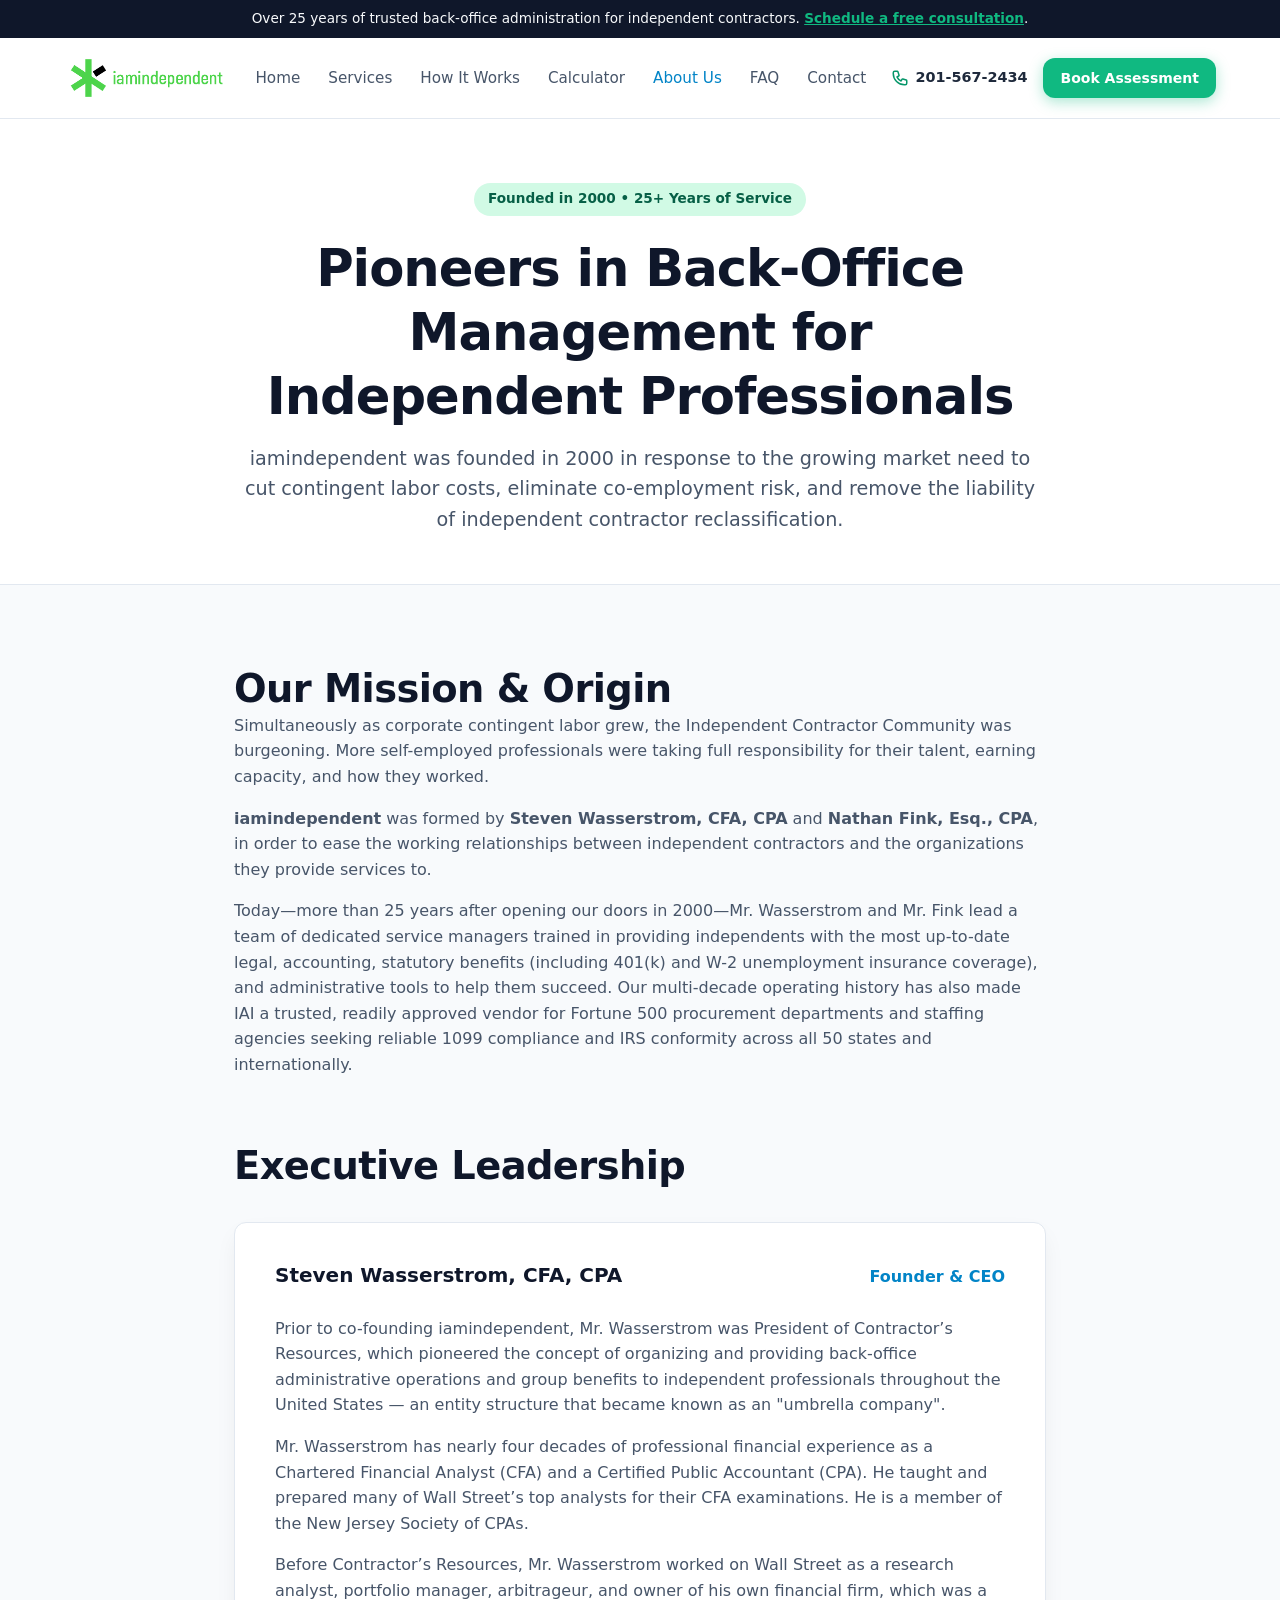
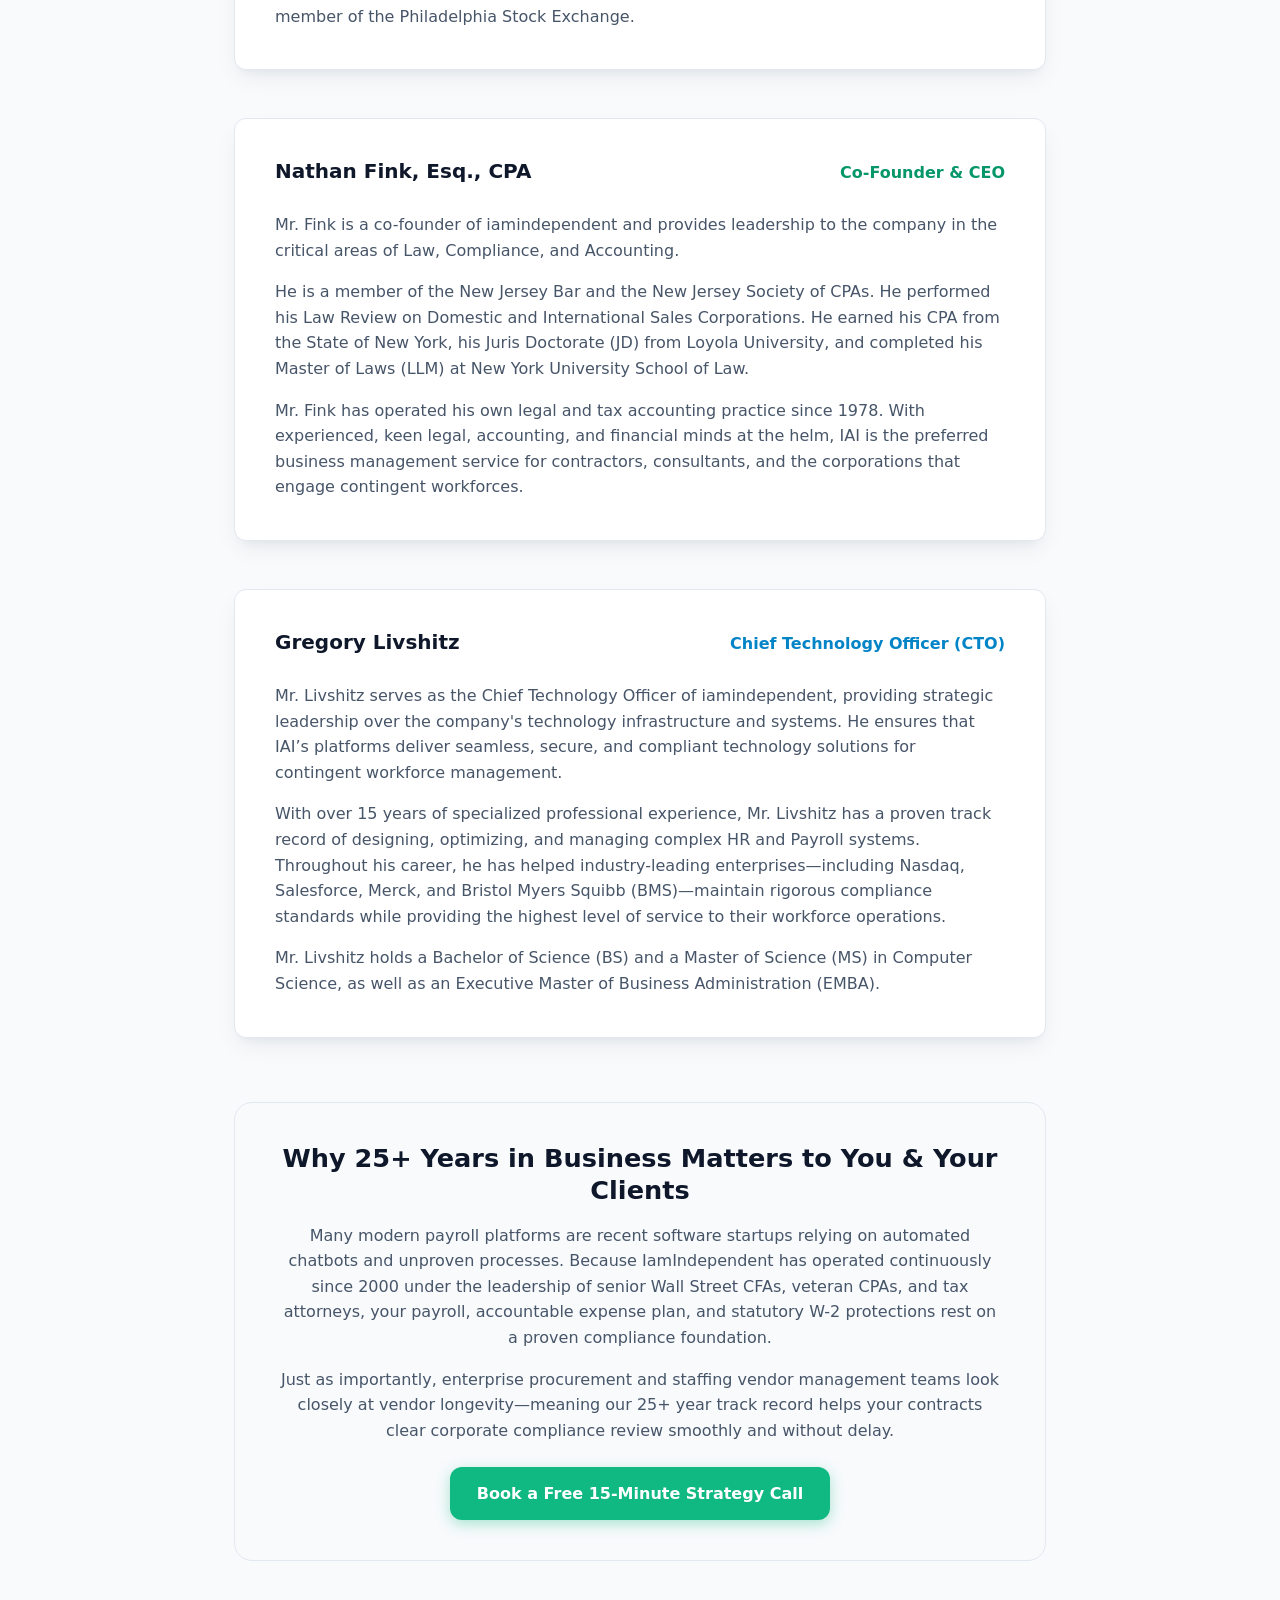
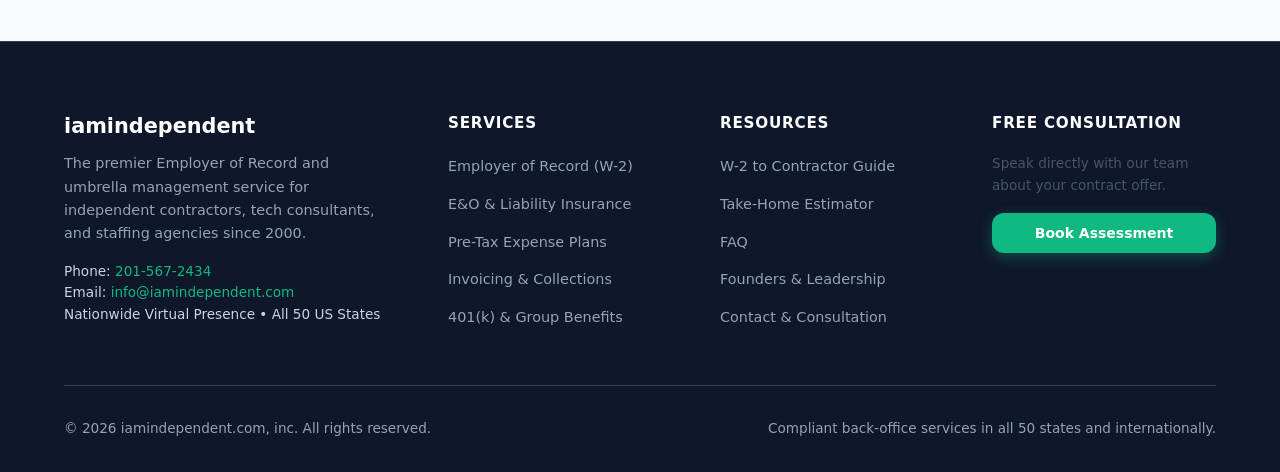
==== commit 2d1459a0: "added 3rd profile to about us page" ====
--- a/about.html
+++ b/about.html
@@ -115,6 +115,23 @@
               Mr. Fink has operated his own legal and tax accounting practice since 1978. With experienced, keen legal, accounting, and financial minds at the helm, IAI is the preferred business management service for contractors, consultants, and the corporations that engage contingent workforces.
             </p>
           </div>
+
+          <!-- Executive 3: Gregory Livshitz -->
+          <div class="card" style="padding: 2.5rem;">
+            <div style="display: flex; justify-content: space-between; align-items: baseline; flex-wrap: wrap; margin-bottom: 1rem;">
+              <h3 style="color:#0f172a;">Gregory Livshitz</h3>
+              <span style="font-weight: 700; color: var(--primary);">Chief Technology Officer (CTO)</span>
+            </div>
+            <p>
+              Mr. Livshitz serves as the Chief Technology Officer of iamindependent, providing strategic leadership over the company's technology infrastructure and systems. He ensures that IAI’s platforms deliver seamless, secure, and compliant technology solutions for contingent workforce management.
+            </p>
+            <p>
+              With over 15 years of specialized professional experience, Mr. Livshitz has a proven track record of designing, optimizing, and managing complex HR and Payroll systems. Throughout his career, he has helped industry-leading enterprises—including Nasdaq, Salesforce, Merck, and Bristol Myers Squibb (BMS)—maintain rigorous compliance standards while providing the highest level of service to their workforce operations.
+            </p>
+            <p>
+              Mr. Livshitz holds a Bachelor of Science (BS) and a Master of Science (MS) in Computer Science, as well as an Executive Master of Business Administration (EMBA).
+            </p>
+          </div>
         </div>
 
         <!-- Trust / Credentials Callout -->
--- a/assets/css/styles.css
+++ b/assets/css/styles.css
@@ -377,6 +377,7 @@
 .stat-value {
   font-weight: 600;
   color: #ffffff;
+  text-align: right;
 }
 
 .stat-value.highlight {
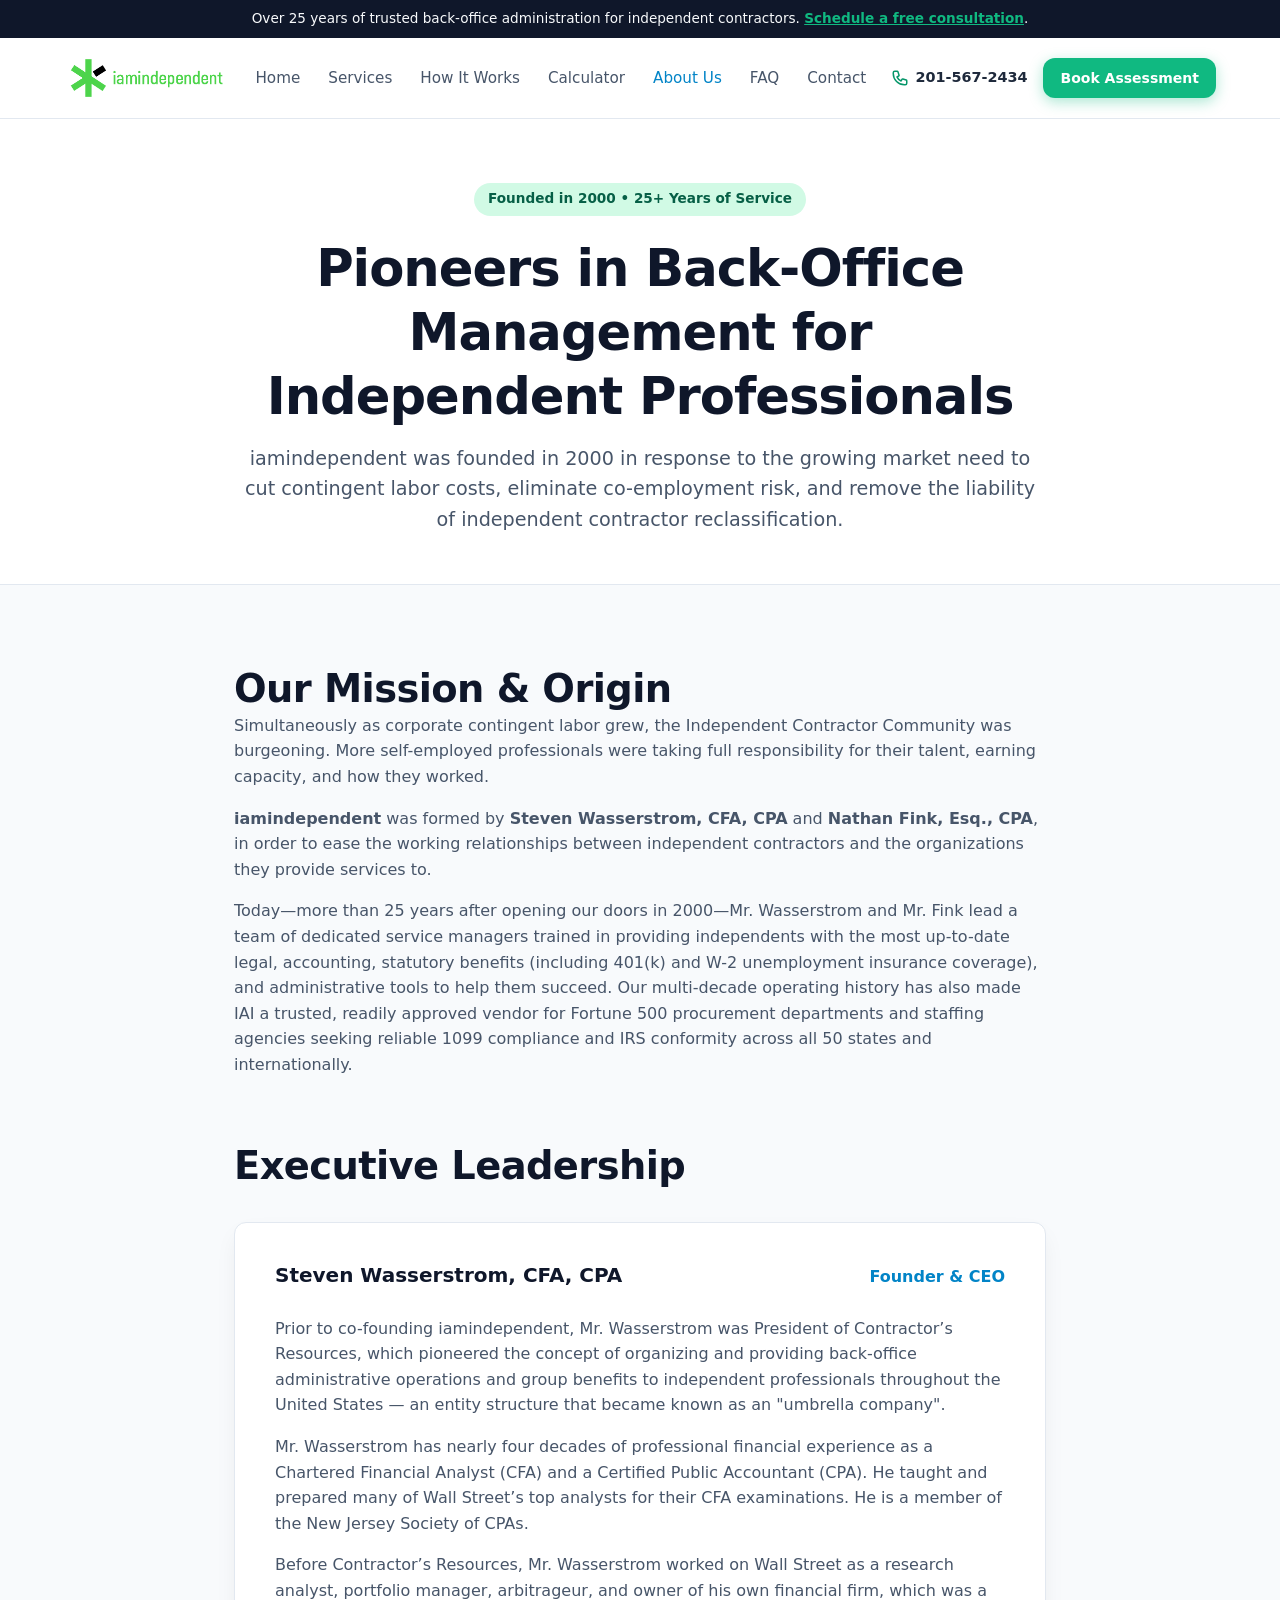
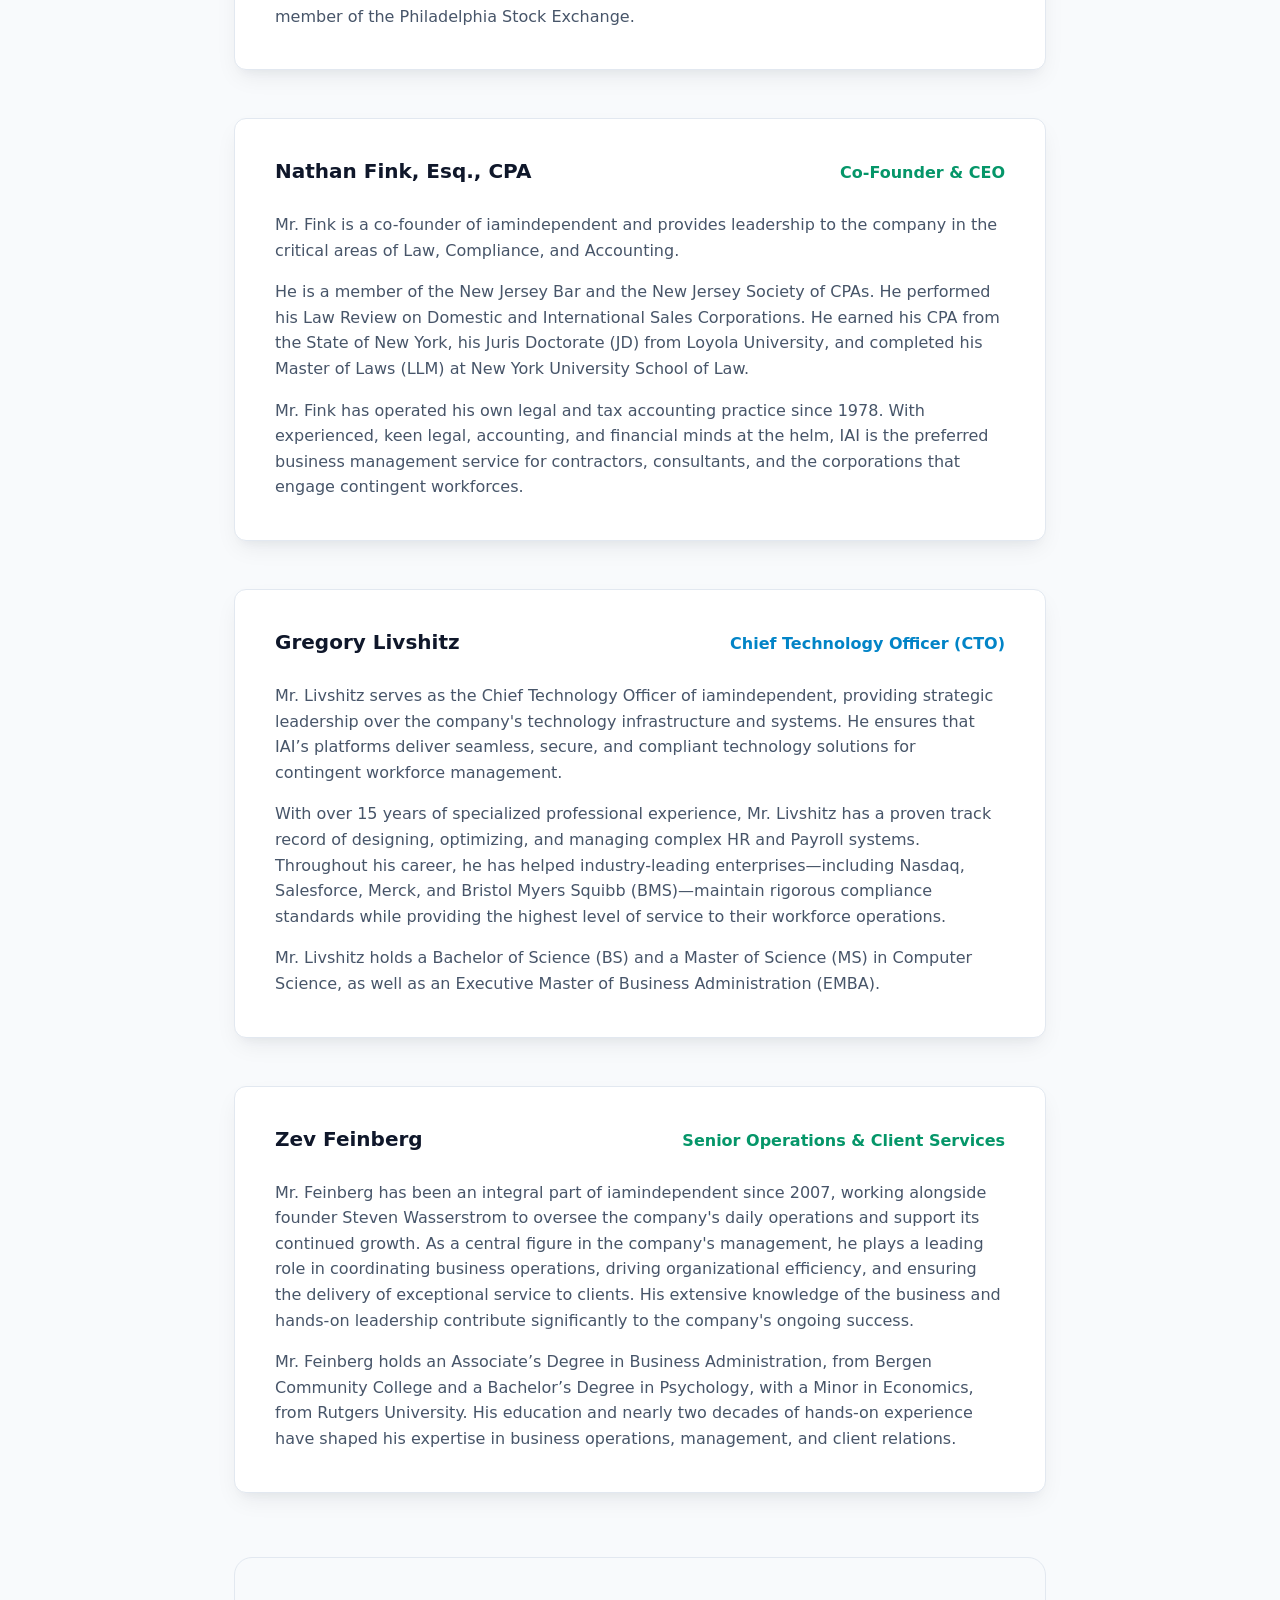
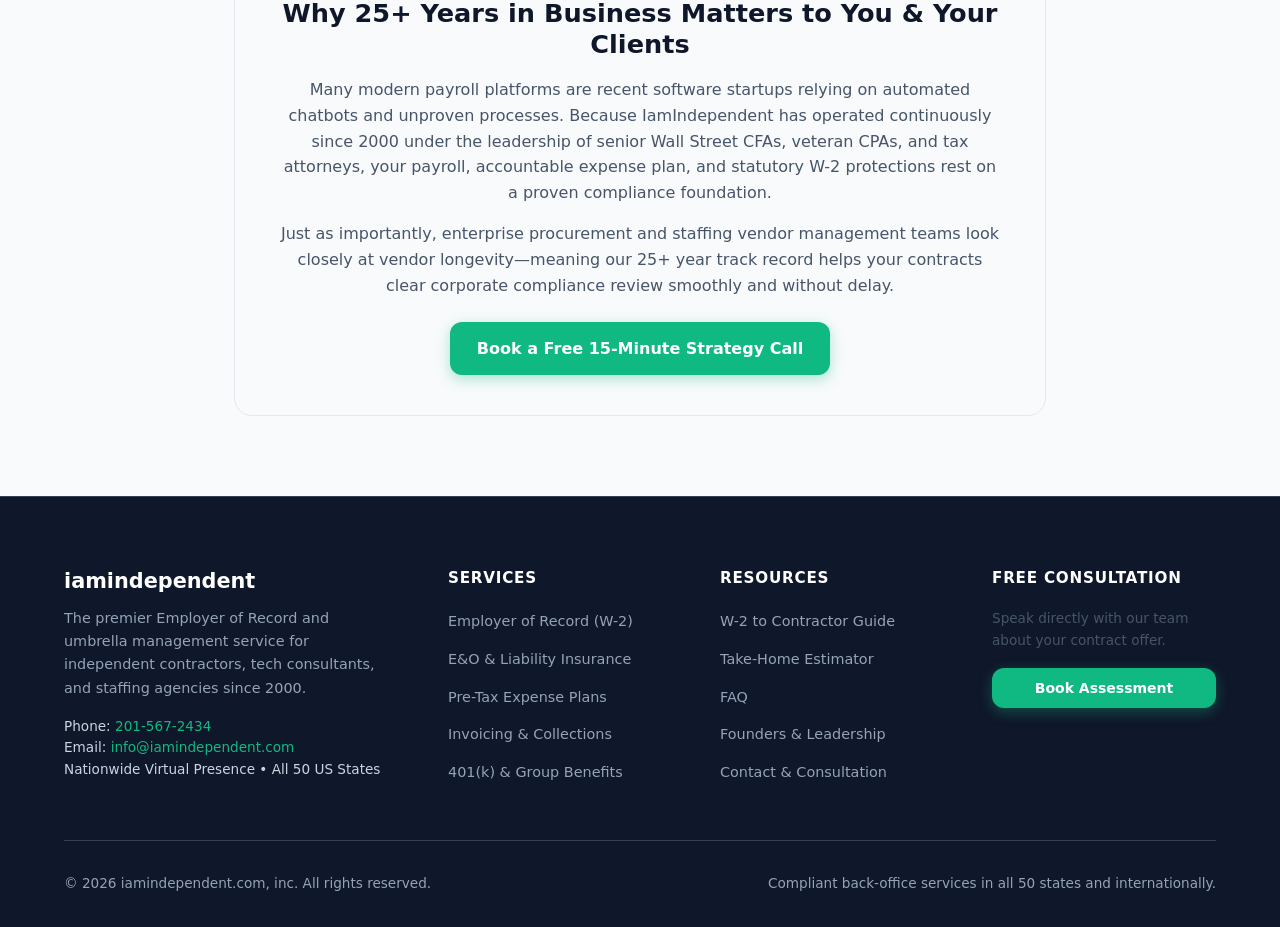
==== commit 134c2d05: "updated about us page" ====
--- a/about.html
+++ b/about.html
@@ -132,6 +132,20 @@
               Mr. Livshitz holds a Bachelor of Science (BS) and a Master of Science (MS) in Computer Science, as well as an Executive Master of Business Administration (EMBA).
             </p>
           </div>
+
+          <!-- Executive 4: Zev Feinberg -->
+          <div class="card" style="padding: 2.5rem;">
+            <div style="display: flex; justify-content: space-between; align-items: baseline; flex-wrap: wrap; margin-bottom: 1rem;">
+              <h3 style="color:#0f172a;">Zev Feinberg</h3>
+              <span style="font-weight: 700; color: var(--accent-dark);">Senior Operations &amp; Client Services</span>
+            </div>
+            <p>
+              Mr. Feinberg has been an integral part of iamindependent since 2007, working alongside founder Steven Wasserstrom to oversee the company's daily operations and support its continued growth. As a central figure in the company's management, he plays a leading role in coordinating business operations, driving organizational efficiency, and ensuring the delivery of exceptional service to clients. His extensive knowledge of the business and hands-on leadership contribute significantly to the company's ongoing success.
+            </p>
+            <p>
+              Mr. Feinberg holds an Associate’s Degree in Business Administration, from Bergen Community College and a Bachelor’s Degree in Psychology, with a Minor in Economics, from Rutgers University. His education and nearly two decades of hands-on experience have shaped his expertise in business operations, management, and client relations.
+            </p>
+          </div>
         </div>
 
         <!-- Trust / Credentials Callout -->
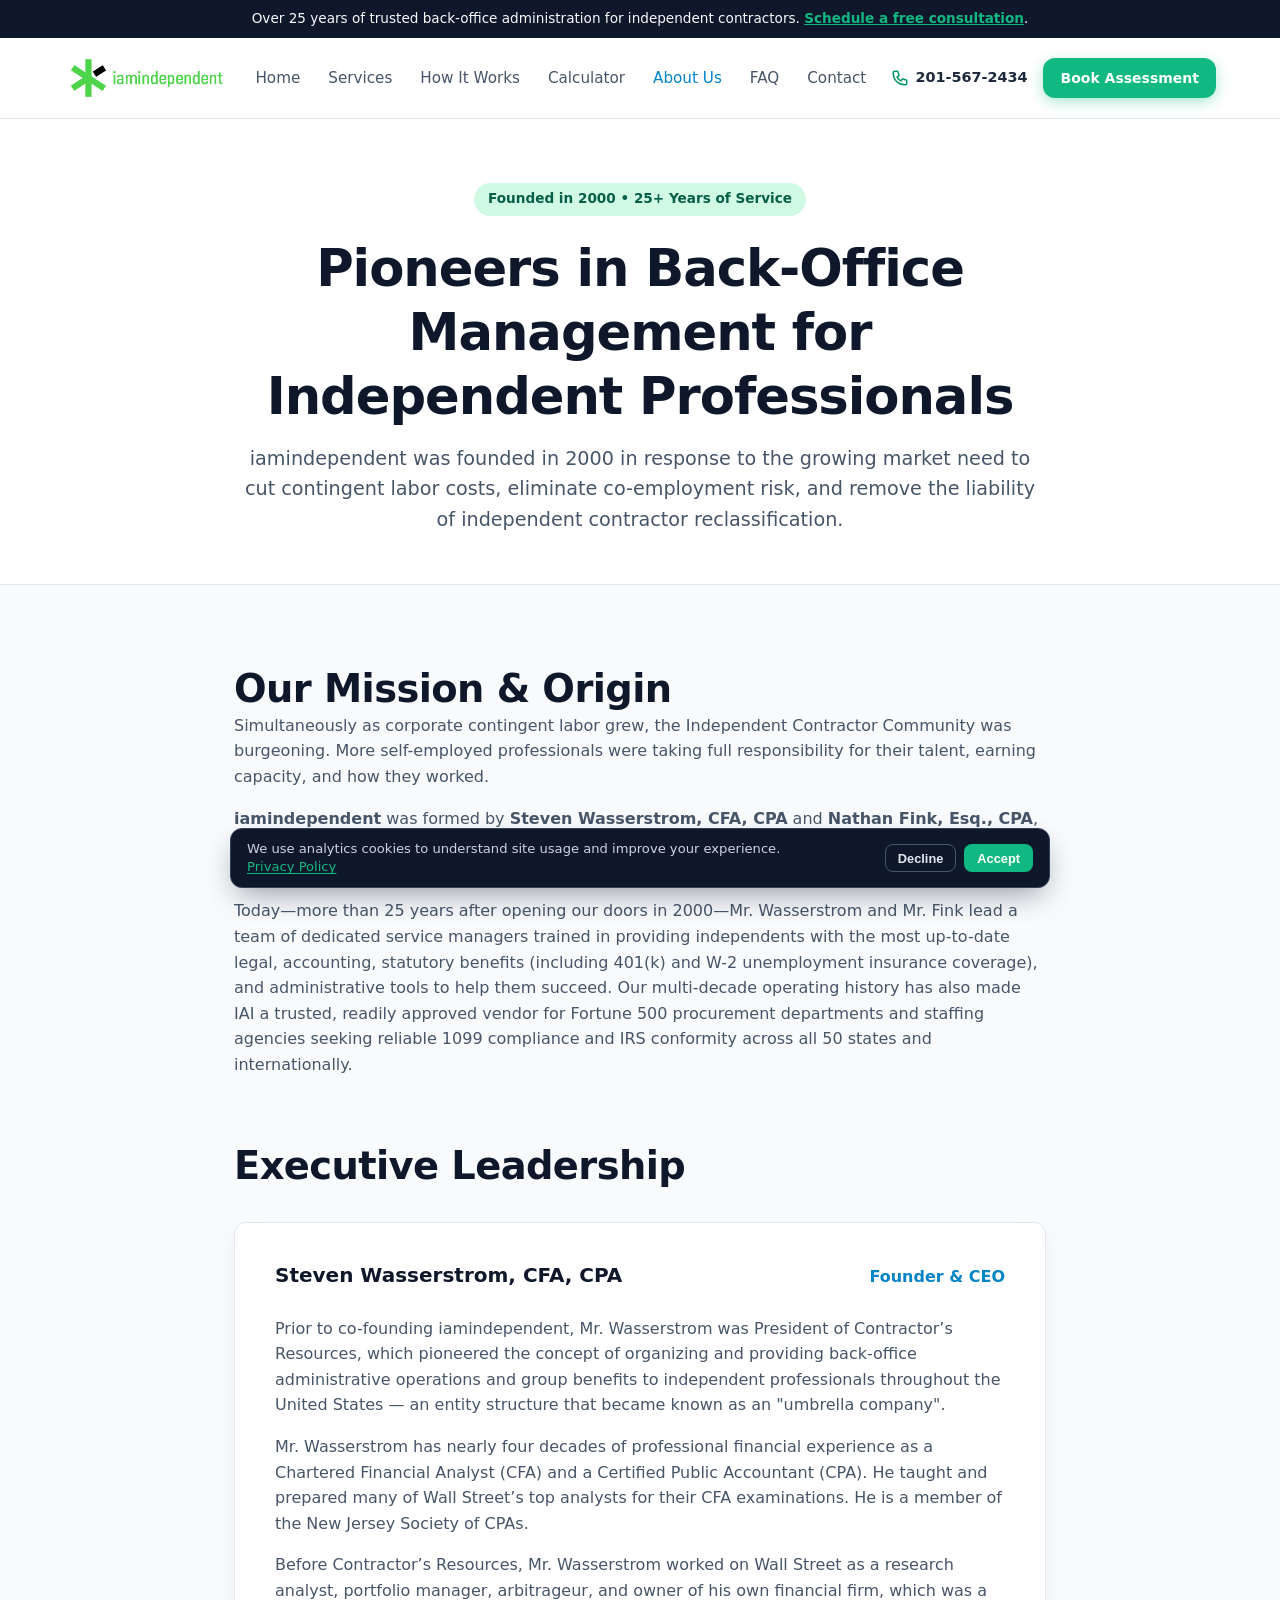
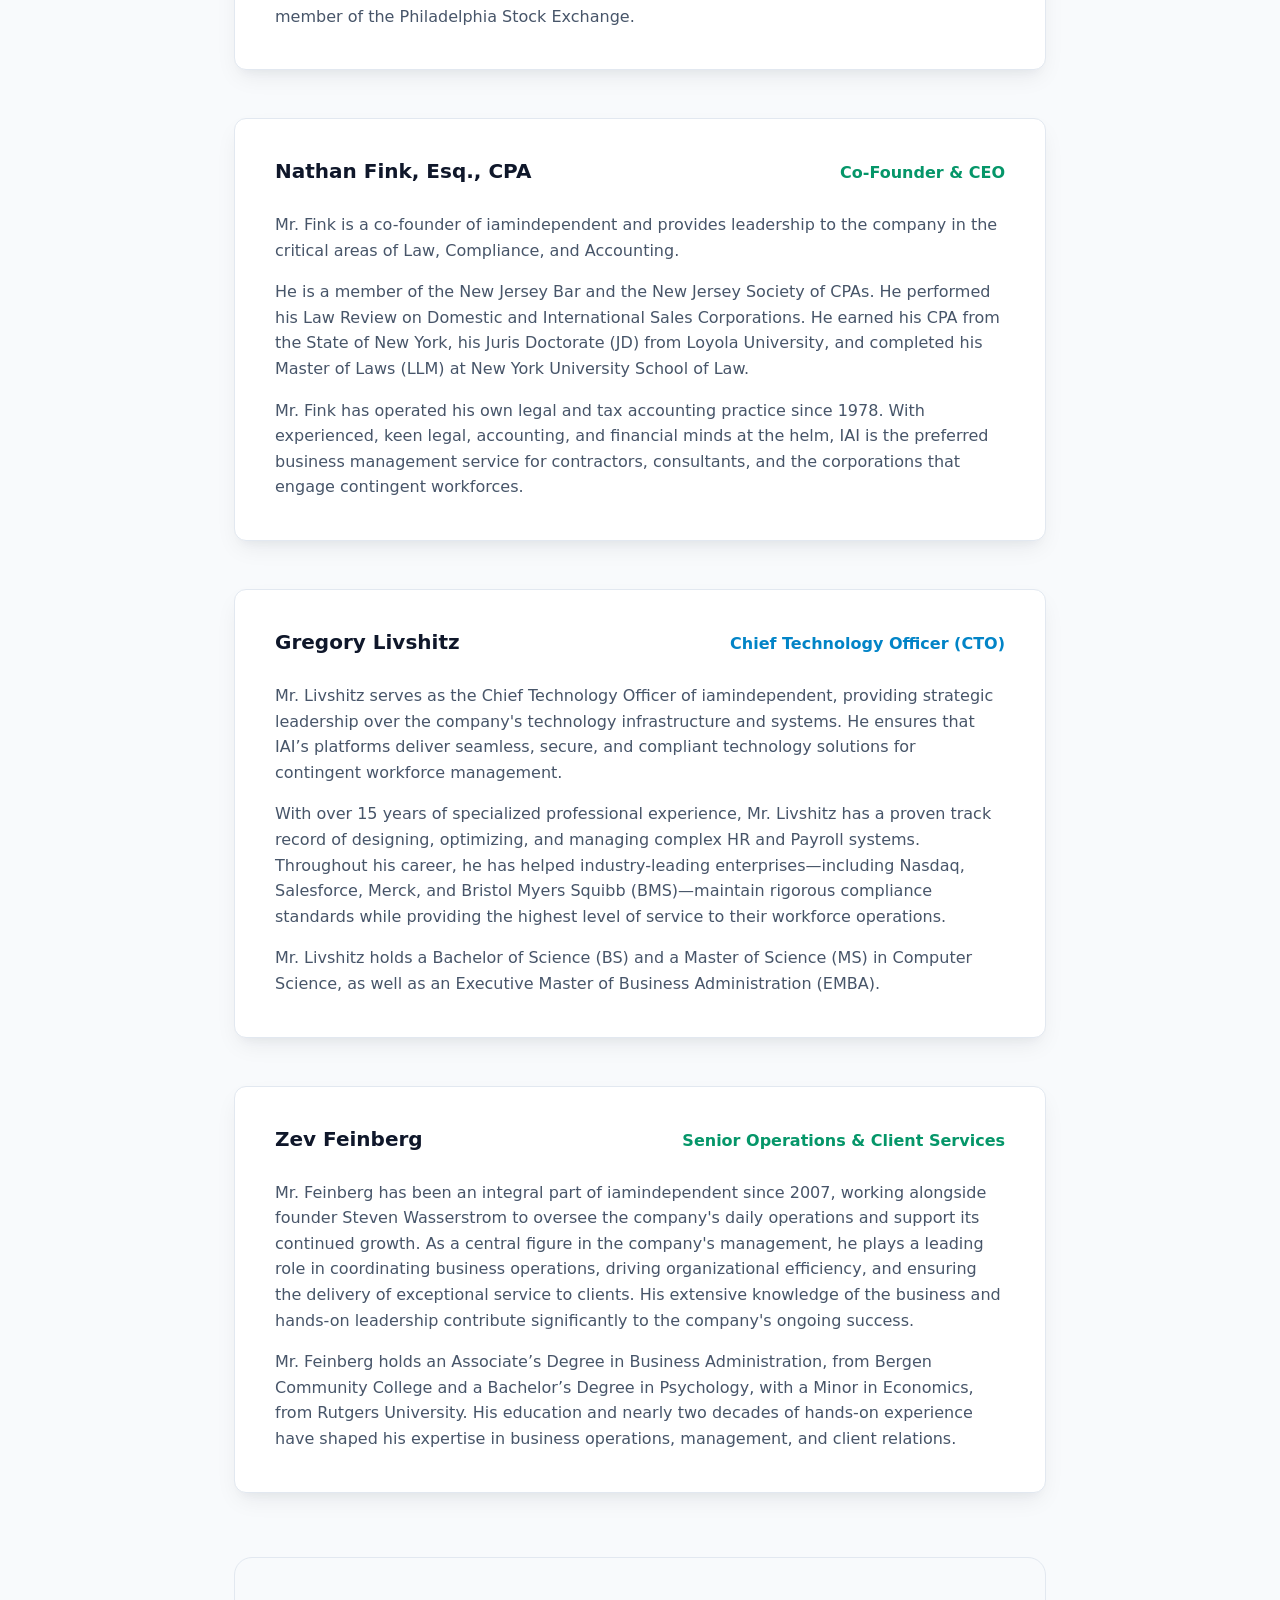
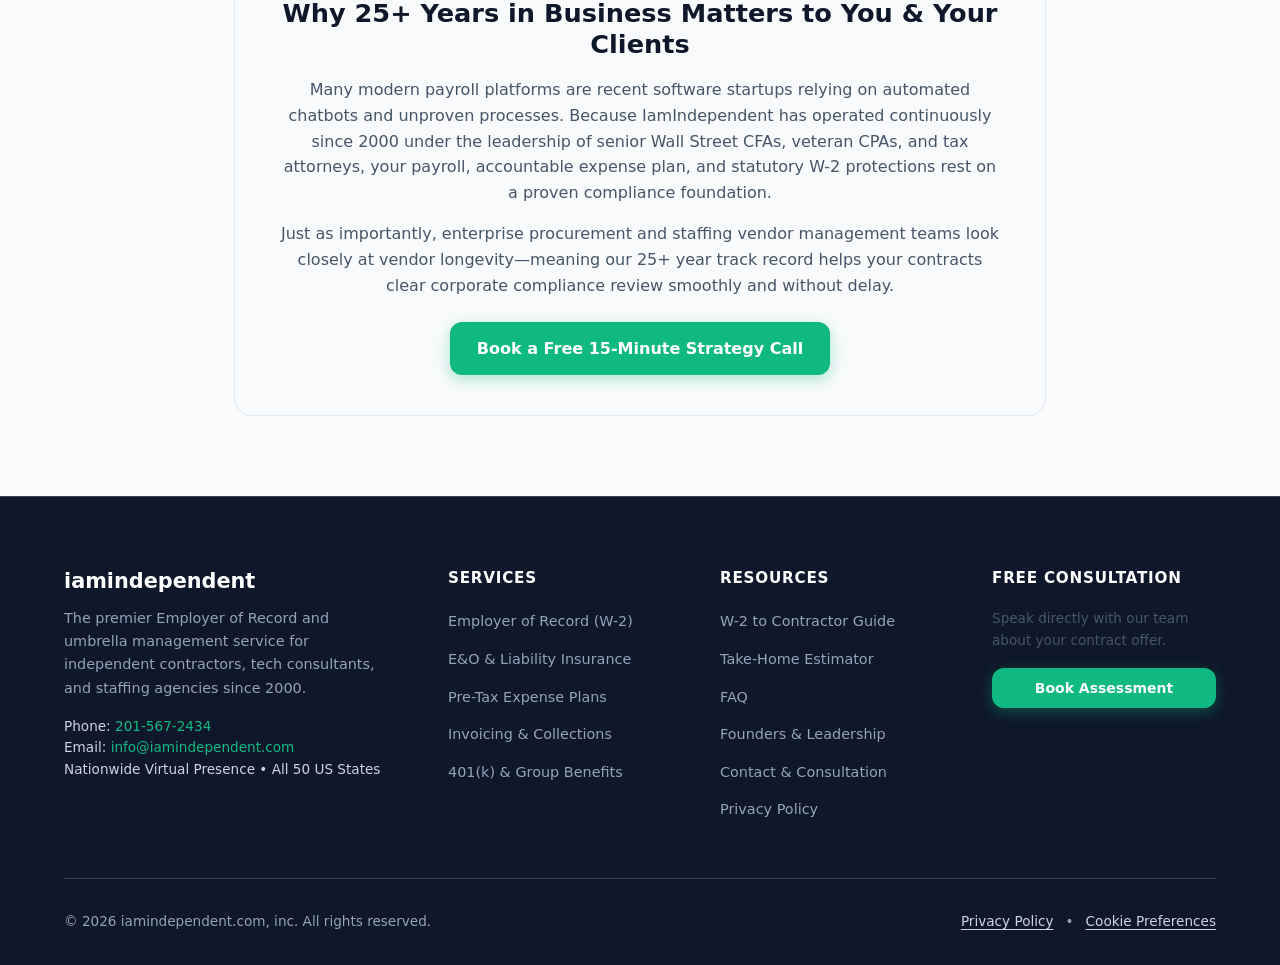
==== commit 4dbc780a: "added privacy policy" ====
--- a/about.html
+++ b/about.html
@@ -1,11 +1,35 @@
 <!DOCTYPE html>
 <html lang="en">
 <head>
-  <!-- Google tag (gtag.js) -->
-  <script async src="https://www.googletagmanager.com/gtag/js?id=G-ZEZWZV7GDF"></script>
+  <!-- Google tag (gtag.js) with Consent Mode v2 -->
   <script>
     window.dataLayer = window.dataLayer || [];
     function gtag(){dataLayer.push(arguments);}
+    (function() {
+      var saved = null;
+      try { saved = localStorage.getItem('iai_cookie_consent'); } catch (e) {}
+      var gpc = navigator.globalPrivacyControl === true;
+      gtag('consent', 'default', {
+        ad_storage: 'denied',
+        ad_user_data: 'denied',
+        ad_personalization: 'denied',
+        analytics_storage: 'denied',
+        region: ['AT','BE','BG','HR','CY','CZ','DK','EE','FI','FR','DE','GR','HU','IS','IE','IT','LV','LI','LT','LU','MT','NL','NO','PL','PT','RO','SK','SI','ES','SE','GB','CH'],
+        wait_for_update: 500
+      });
+      gtag('consent', 'default', {
+        ad_storage: 'denied',
+        ad_user_data: 'denied',
+        ad_personalization: 'denied',
+        analytics_storage: (saved === 'denied' || (!saved && gpc)) ? 'denied' : 'granted'
+      });
+      if (saved === 'granted' || saved === 'denied') {
+        gtag('consent', 'update', { analytics_storage: saved });
+      }
+    })();
+  </script>
+  <script async src="https://www.googletagmanager.com/gtag/js?id=G-ZEZWZV7GDF"></script>
+  <script>
     gtag('js', new Date());
     gtag('config', 'G-ZEZWZV7GDF');
   </script>
@@ -196,6 +220,7 @@
             <li><a href="faq.html">FAQ</a></li>
             <li><a href="about.html">Founders & Leadership</a></li>
             <li><a href="book.html">Contact & Consultation</a></li>
+            <li><a href="privacy-policy.html">Privacy Policy</a></li>
           </ul>
         </div>
 
@@ -208,7 +233,11 @@
 
       <div class="footer-bottom">
         <div>&copy; 2026 iamindependent.com, inc. All rights reserved.</div>
-        <div>Compliant back-office services in all 50 states and internationally.</div>
+        <div class="footer-legal-links">
+          <a href="privacy-policy.html">Privacy Policy</a>
+          <span aria-hidden="true">&bull;</span>
+          <button type="button" class="js-cookie-preferences">Cookie Preferences</button>
+        </div>
       </div>
     </div>
   </footer>
--- a/assets/css/styles.css
+++ b/assets/css/styles.css
@@ -1104,6 +1104,249 @@
   font-size: 0.85rem;
   flex-wrap: wrap;
   gap: 1rem;
+}
+
+.footer-legal-links {
+  display: flex;
+  align-items: center;
+  gap: 0.75rem;
+  flex-wrap: wrap;
+}
+
+.footer-legal-links a,
+.footer-legal-links button {
+  color: #cbd5e1;
+  background: none;
+  border: none;
+  padding: 0;
+  font: inherit;
+  cursor: pointer;
+  transition: color 0.15s ease;
+  text-decoration: underline;
+  text-underline-offset: 3px;
+}
+
+.footer-legal-links a:hover,
+.footer-legal-links button:hover {
+  color: var(--accent);
+}
+
+/* Legal / Policy Page Content */
+.policy-toc {
+  background: #ffffff;
+  border: 1px solid var(--card-border);
+  border-radius: var(--radius);
+  padding: 1.5rem 1.75rem;
+  margin-bottom: 2.5rem;
+  box-shadow: var(--card-shadow);
+}
+
+.policy-toc h2 {
+  font-size: 1rem;
+  text-transform: uppercase;
+  letter-spacing: 0.06em;
+  color: var(--primary);
+  margin-bottom: 0.85rem;
+}
+
+.policy-toc ul {
+  list-style: none;
+  display: grid;
+  grid-template-columns: repeat(auto-fit, minmax(230px, 1fr));
+  gap: 0.5rem 1.25rem;
+}
+
+.policy-toc a {
+  color: #334155;
+  font-size: 0.92rem;
+  font-weight: 500;
+  transition: color 0.15s ease;
+}
+
+.policy-toc a:hover {
+  color: var(--primary);
+  text-decoration: underline;
+}
+
+.policy-content {
+  background: #ffffff;
+  border: 1px solid var(--card-border);
+  border-radius: var(--radius-lg);
+  padding: 2.75rem;
+  box-shadow: var(--card-shadow);
+}
+
+.policy-section {
+  scroll-margin-top: 100px;
+  padding-bottom: 2rem;
+  margin-bottom: 2rem;
+  border-bottom: 1px solid #e2e8f0;
+}
+
+.policy-section:last-child {
+  padding-bottom: 0;
+  margin-bottom: 0;
+  border-bottom: none;
+}
+
+.policy-section h2 {
+  font-size: 1.45rem;
+  margin-bottom: 0.9rem;
+  color: #0f172a;
+}
+
+.policy-section h3 {
+  font-size: 1.1rem;
+  margin: 1.25rem 0 0.5rem;
+  color: #1e293b;
+}
+
+.policy-section p {
+  color: #475569;
+  margin-bottom: 0.9rem;
+}
+
+.policy-section ul {
+  margin: 0.5rem 0 1rem 1.35rem;
+  color: #475569;
+  display: flex;
+  flex-direction: column;
+  gap: 0.45rem;
+}
+
+.policy-section a {
+  color: var(--primary);
+  font-weight: 500;
+  text-decoration: underline;
+  text-underline-offset: 2px;
+}
+
+.policy-section a:hover {
+  color: var(--primary-dark);
+}
+
+.policy-callout {
+  background: #f8fafc;
+  border-left: 4px solid var(--accent);
+  border-radius: 0 var(--radius) var(--radius) 0;
+  padding: 1.15rem 1.35rem;
+  margin: 1.25rem 0;
+  font-size: 0.95rem;
+  color: #334155;
+}
+
+.policy-table-wrap {
+  overflow-x: auto;
+  margin: 1.25rem 0;
+  border: 1px solid #e2e8f0;
+  border-radius: var(--radius);
+}
+
+.policy-table {
+  width: 100%;
+  border-collapse: collapse;
+  font-size: 0.92rem;
+  text-align: left;
+}
+
+.policy-table th,
+.policy-table td {
+  padding: 0.85rem 1rem;
+  border-bottom: 1px solid #e2e8f0;
+  color: #475569;
+  vertical-align: top;
+}
+
+.policy-table tr:last-child td {
+  border-bottom: none;
+}
+
+.policy-table th {
+  background: #f8fafc;
+  color: #0f172a;
+  font-weight: 700;
+}
+
+/* Cookie Consent Banner */
+.cookie-banner {
+  position: fixed;
+  left: 0.75rem;
+  right: 0.75rem;
+  bottom: 0.75rem;
+  max-width: 820px;
+  margin: 0 auto;
+  background: var(--dark-bg);
+  color: #e2e8f0;
+  border: 1px solid var(--dark-border);
+  border-radius: var(--radius);
+  padding: 0.65rem 1rem;
+  box-shadow: 0 12px 30px -8px rgba(15, 23, 42, 0.45);
+  z-index: 950;
+  display: flex;
+  align-items: center;
+  justify-content: space-between;
+  gap: 0.85rem;
+}
+
+.cookie-banner[hidden] {
+  display: none;
+}
+
+.cookie-banner-text {
+  flex: 1 1 auto;
+  font-size: 0.82rem;
+  line-height: 1.4;
+  color: #cbd5e1;
+}
+
+.cookie-banner-text a {
+  color: var(--accent);
+  text-decoration: underline;
+  text-underline-offset: 2px;
+  white-space: nowrap;
+}
+
+.cookie-banner-actions {
+  display: flex;
+  align-items: center;
+  gap: 0.5rem;
+  flex-shrink: 0;
+}
+
+.cookie-banner .btn {
+  padding: 0.35rem 0.75rem;
+  font-size: 0.8rem;
+  border-radius: 8px;
+  box-shadow: none;
+}
+
+.cookie-banner .btn-decline {
+  background: transparent;
+  color: #e2e8f0;
+  border: 1px solid #475569;
+}
+
+.cookie-banner .btn-decline:hover {
+  background: rgba(255, 255, 255, 0.08);
+  border-color: #94a3b8;
+}
+
+@media (max-width: 640px) {
+  .policy-content {
+    padding: 1.5rem 1.25rem;
+  }
+  .cookie-banner {
+    left: 0.5rem;
+    right: 0.5rem;
+    bottom: 0.5rem;
+    padding: 0.65rem 0.85rem;
+    flex-wrap: wrap;
+    gap: 0.6rem;
+  }
+  .cookie-banner-actions {
+    width: 100%;
+    justify-content: flex-end;
+  }
 }
 
 /* Responsive */
